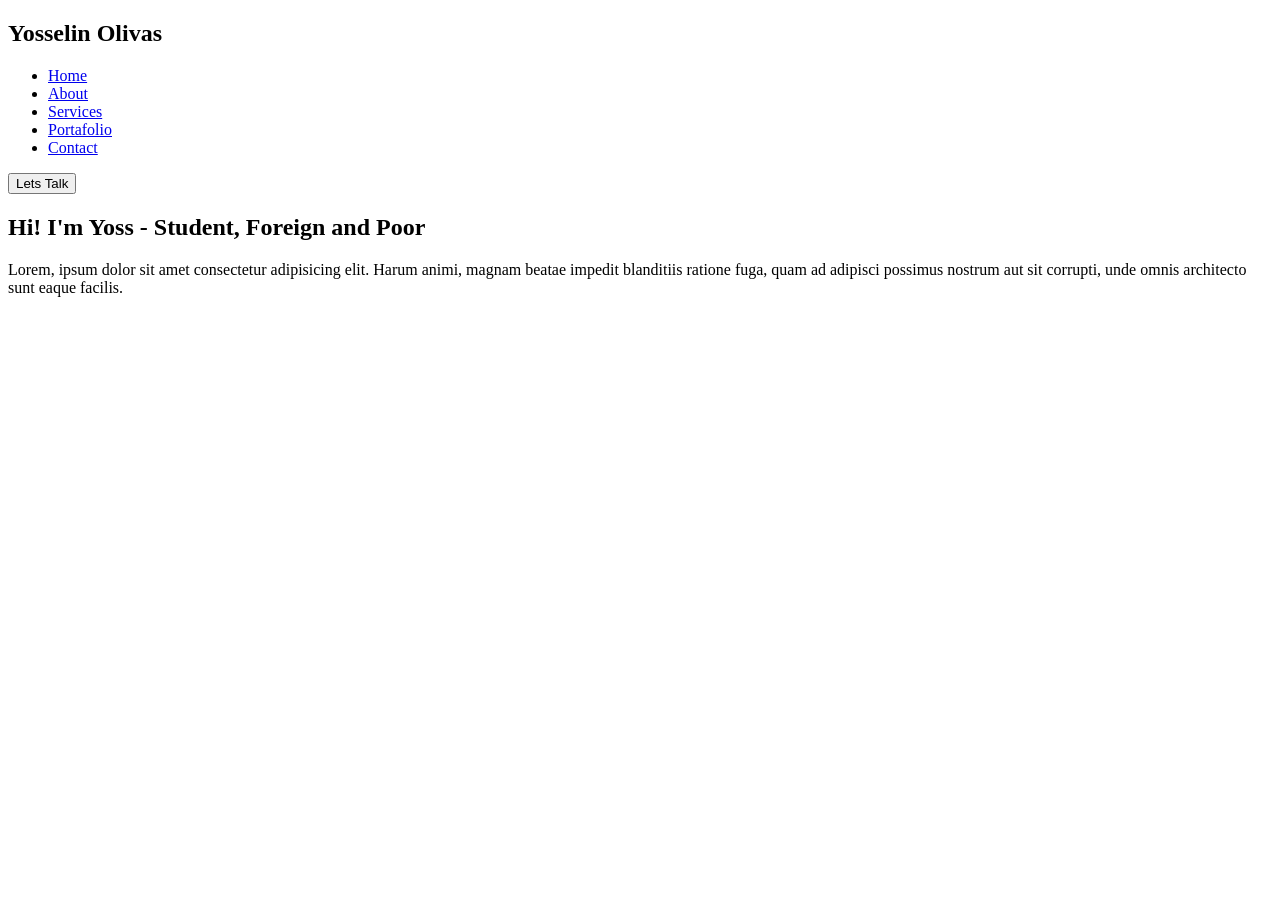
==== index.html @ 81e275fc "portafolio" ====
<!DOCTYPE html>
<html lang="en">
<head>
    <meta charset="UTF-8">
    <meta name="viewport" content="width=device-width, initial-scale=1.0">
    <title>Document</title>
    <link rel="stylesheet" href="/wtfYoss.github.io/css/styles.css">
    <link rel="preconnect" href="https://fonts.googleapis.com">
    <link rel="preconnect" href="https://fonts.gstatic.com" crossorigin>
        <link href="https://fonts.googleapis.com/css2?family=Bricolage+Grotesque:opsz,wght@12..96,200..800&display=swap" rel="stylesheet">
</head>
<body>
    <section id="home">
        <header>
            <div>
                <h1>Yosselin Olivas</h1>
            </div>
            <nav>
                <ul>
                    <li><a href="https://google.com">Home</a></li>
                    <li><a href="#">About</a></li>
                    <li><a href="#">Services</a></li>
                    <li><a href="#">Portafolio</a></li>   
                    <li><a href="#">Contact</a></li>
                </ul>
            </nav>
            <div>
                <button>Lets Talk</button>
            </div>
        </header>
        <div id="content">
            <div>
                <h2>Hi! I'm Yoss - Student, Foreign and Poor</h2>
                <p> Lorem, ipsum dolor sit amet consectetur adipisicing elit. Harum animi, magnam beatae impedit blanditiis ratione fuga, quam ad adipisci possimus nostrum aut sit corrupti, unde omnis architecto sunt eaque facilis.</p>
            </div>
            <div></div>
        </div>
    </section>
</body>
</html>
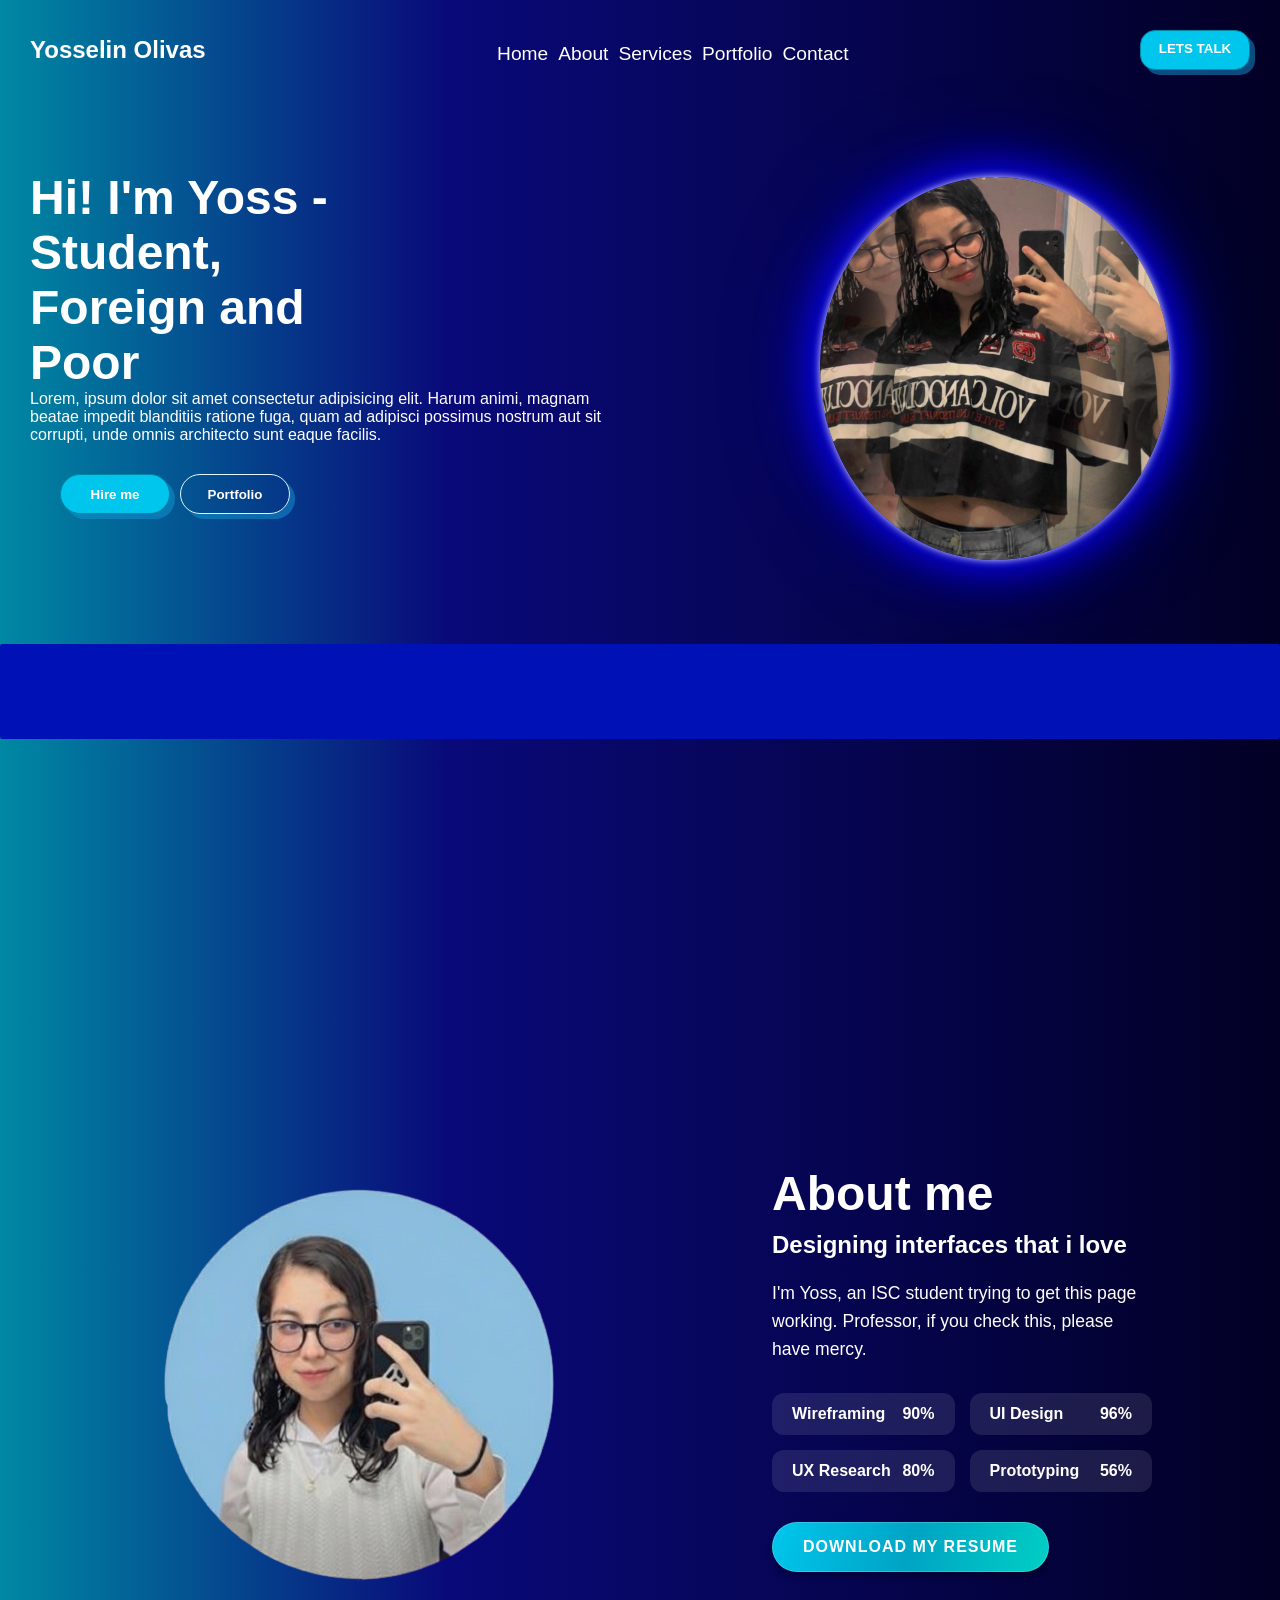
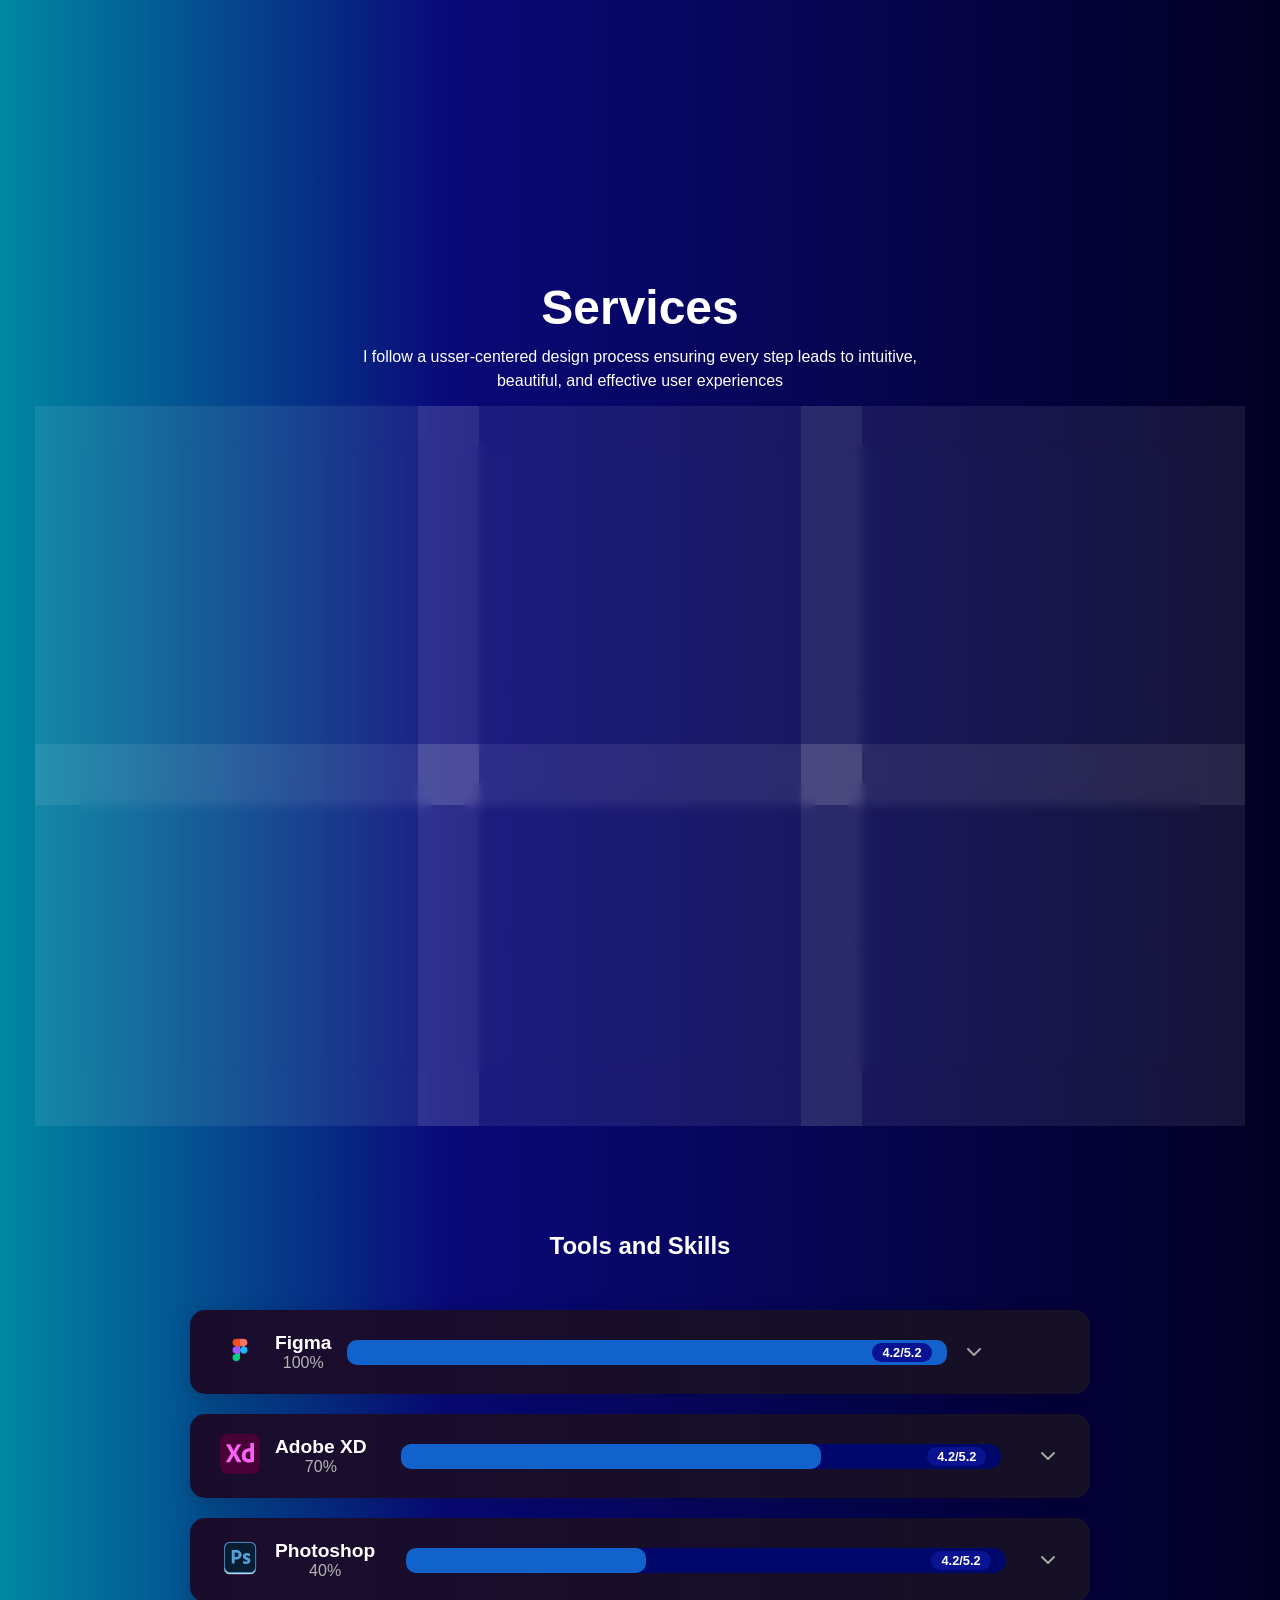
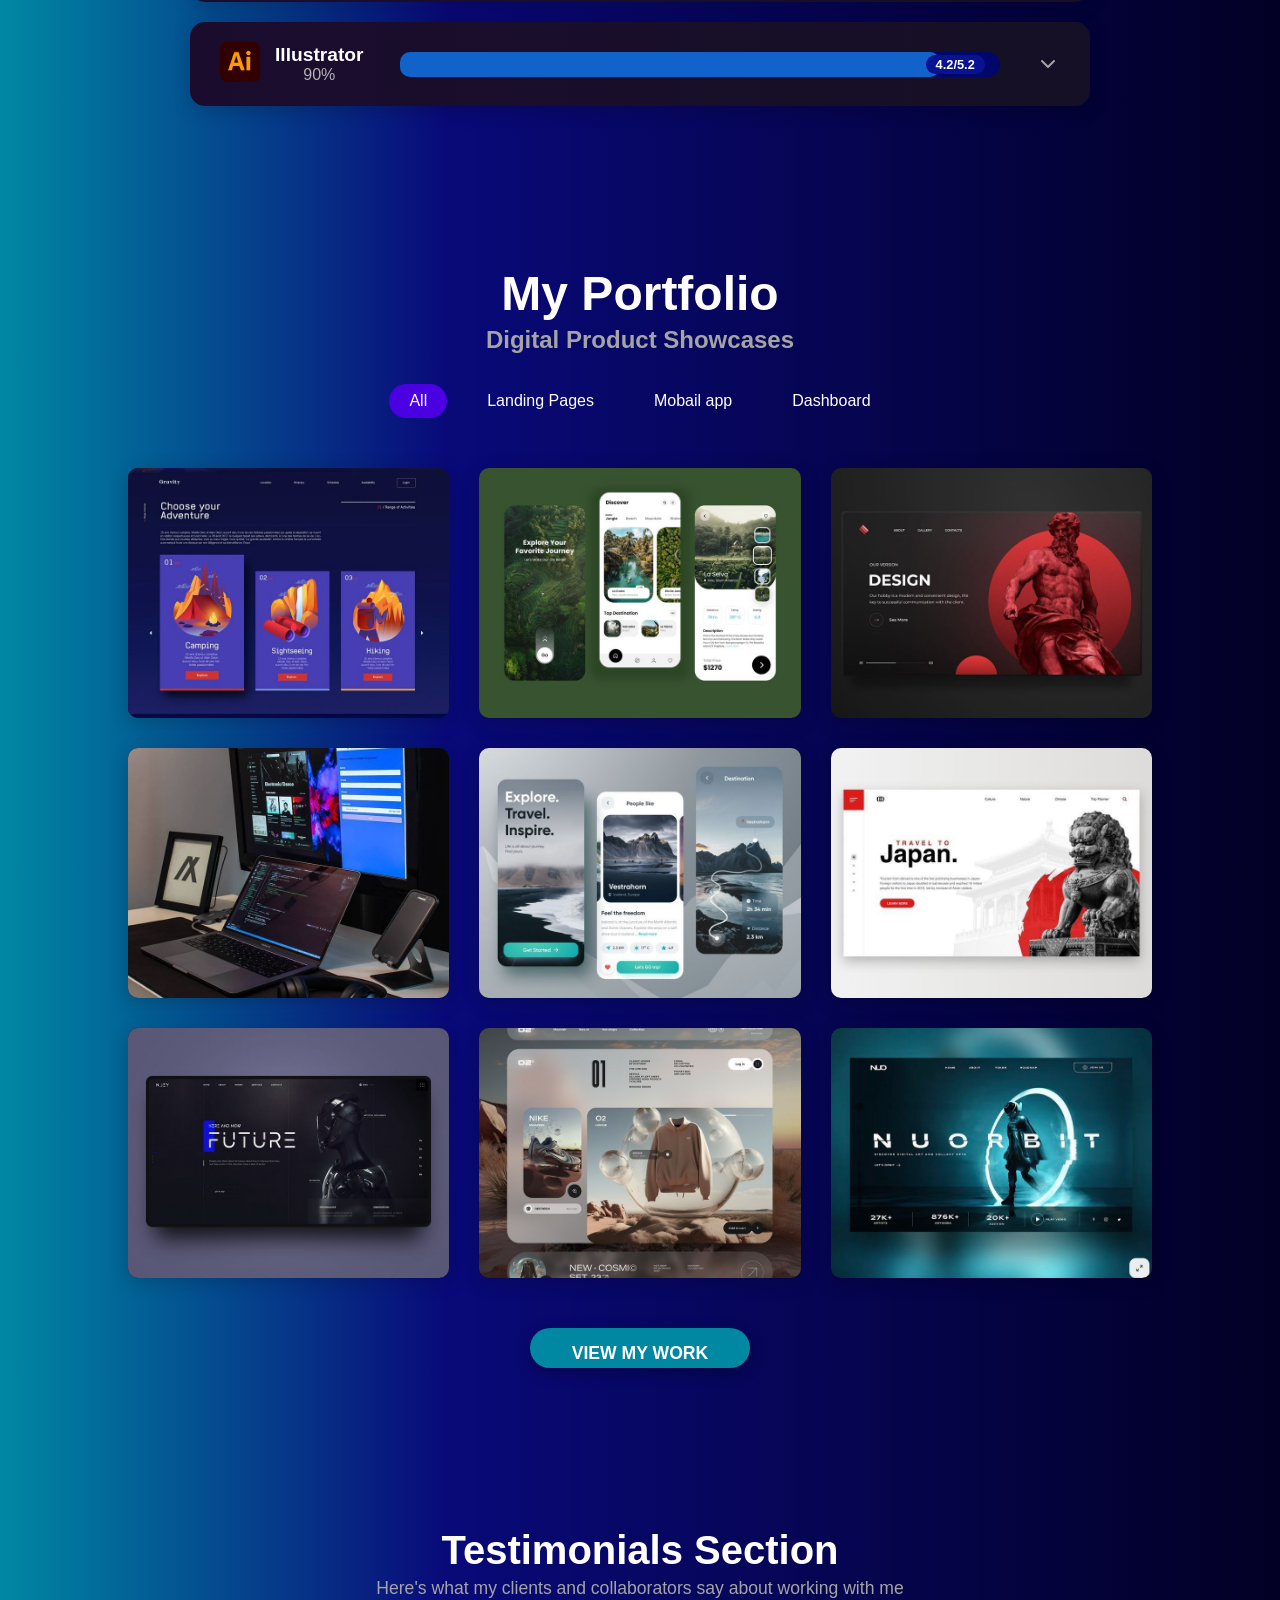
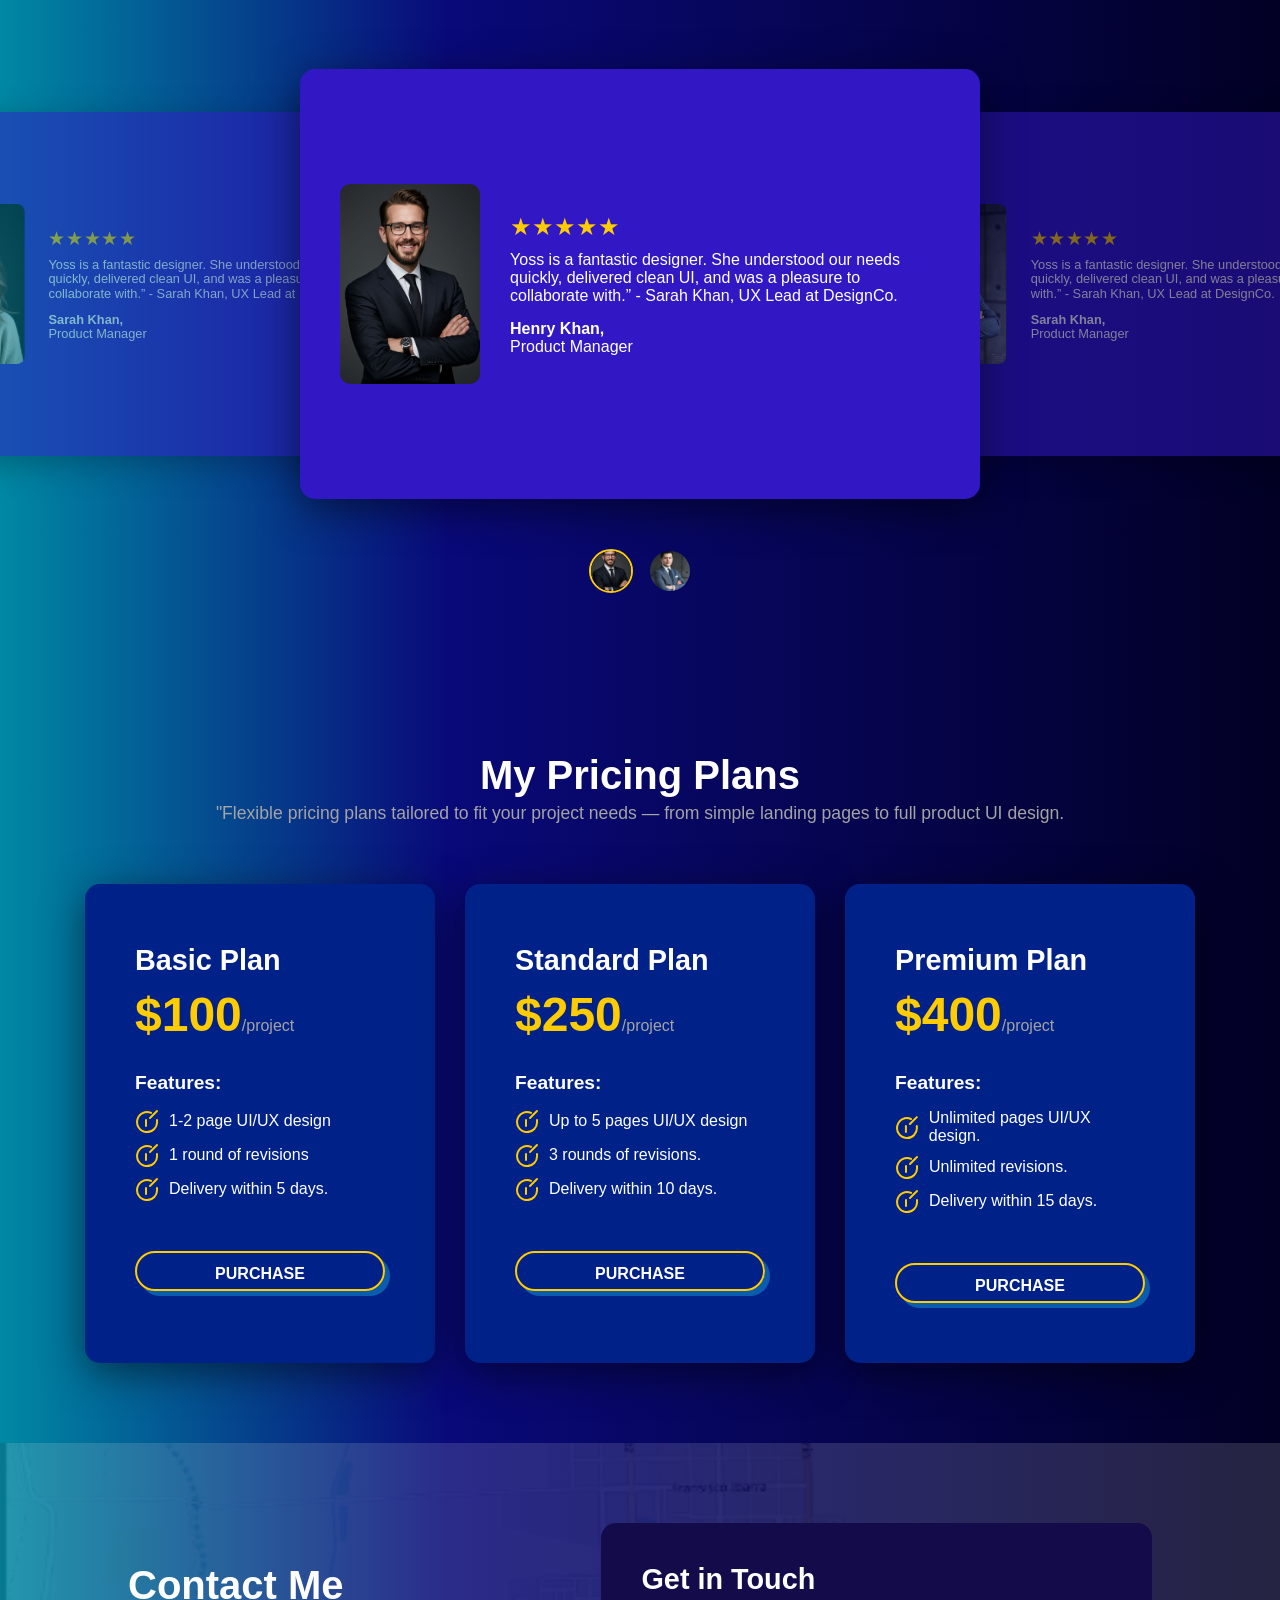
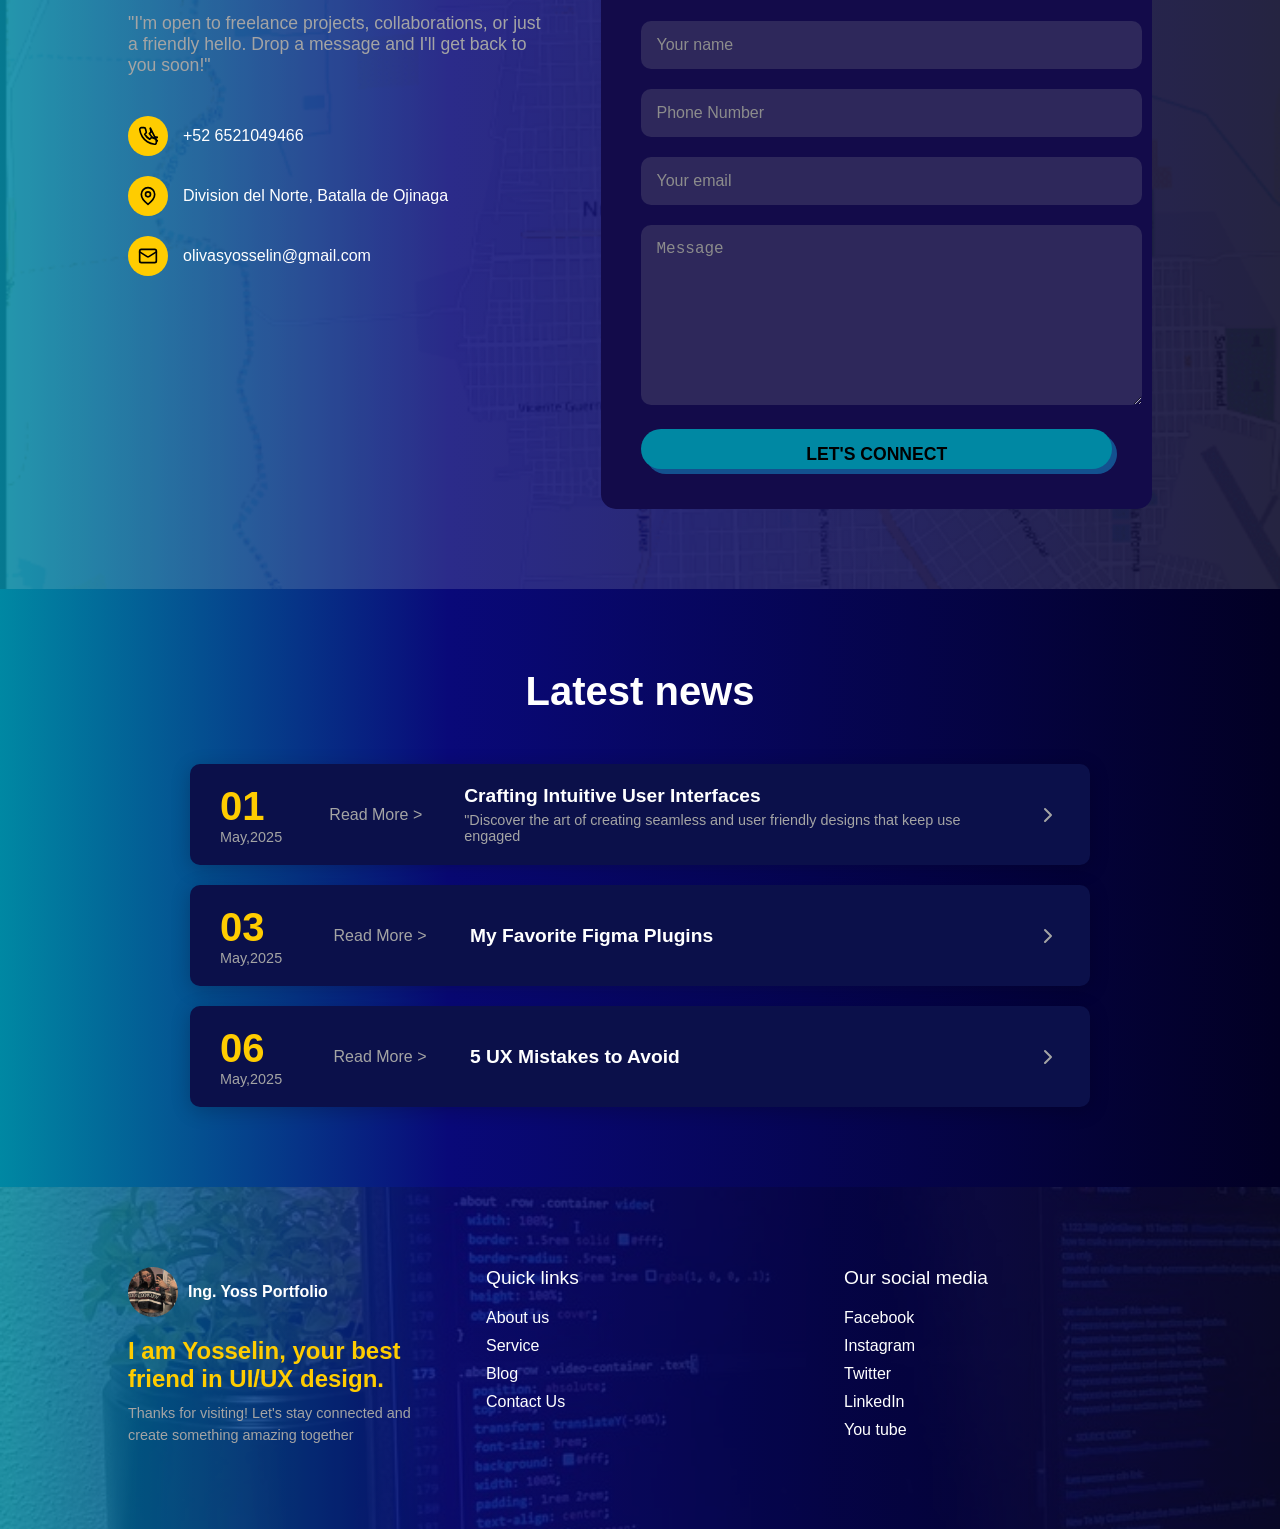
==== commit 0af2cf75: "pagina terminada" ====
--- a/index.html
+++ b/index.html
@@ -4,7 +4,7 @@
     <meta charset="UTF-8">
     <meta name="viewport" content="width=device-width, initial-scale=1.0">
     <title>Document</title>
-    <link rel="stylesheet" href="/wtfYoss.github.io/css/styles.css">
+    <link rel="stylesheet" href="/css/styles.css">
     <link rel="preconnect" href="https://fonts.googleapis.com">
     <link rel="preconnect" href="https://fonts.gstatic.com" crossorigin>
         <link href="https://fonts.googleapis.com/css2?family=Bricolage+Grotesque:opsz,wght@12..96,200..800&display=swap" rel="stylesheet">
@@ -20,7 +20,7 @@
                     <li><a href="https://google.com">Home</a></li>
                     <li><a href="#">About</a></li>
                     <li><a href="#">Services</a></li>
-                    <li><a href="#">Portafolio</a></li>   
+                    <li><a href="#">Portfolio</a></li>   
                     <li><a href="#">Contact</a></li>
                 </ul>
             </nav>
@@ -32,9 +32,500 @@
             <div>
                 <h2>Hi! I'm Yoss - Student, Foreign and Poor</h2>
                 <p> Lorem, ipsum dolor sit amet consectetur adipisicing elit. Harum animi, magnam beatae impedit blanditiis ratione fuga, quam ad adipisci possimus nostrum aut sit corrupti, unde omnis architecto sunt eaque facilis.</p>
-            </div>
-            <div></div>
-        </div>
-    </section>
+                <div id="content2">
+                    <button class="redondito">Hire me</button>
+                    <button class="redondito2">Portfolio</button>
+                </div>
+            </div>
+            <div id="img">
+                <img src="/img/VOEV5516.JPG">
+            </div>
+           
+        </div>
+        <div id="barras">
+                <div id="barra1"></div>
+         </div>
+    </section>
+    <section id="habilities">
+      <div id="content3">
+             <div id="img2">
+                <img src="/img/labuenaa.png">
+            </div>
+            <div id="body">
+                <div id="text">
+                    <h2>About me</h2>
+                    <h3>Designing interfaces that i love</h3>
+                    <p>
+                        I'm Yoss, an ISC student trying to get this page working. Professor, if you check this, please have mercy.
+                    </p> 
+                    <div class="cuadritos">
+                        <div class="cuadrito">Wireframing <span>90%</span></div>
+                        <div class="cuadrito">UI Design <span>96%</span></div>
+                        <div class="cuadrito">UX Research <span>80%</span></div>
+                        <div class="cuadrito">Prototyping <span>56%</span></div>
+                    </div>
+                    <button class="botoncito">Download my resume</button>
+            </div>
+      </div>
+    </section>
+    <section id="services">
+        <div class="services-header">
+            <h2>Services</h2>
+            <p>I follow a usser-centered design process ensuring every step leads to intuitive, <br> beautiful, and effective user experiences</p>
+        </div>
+        <div class="services-container">
+            <div class="service-card">
+                <img src="/img/uxresearch2.jpg" alt="UX Research">
+                <div class="card-content">
+                    <h3>UX Research</h3>
+                    <p>I begin by understanding the user, business goals, and market research and user inisights.</p>
+                </div>
+            </div>
+            <div class="service-card">
+                <img src="/img/prototype.jpg" alt="Prototype">
+                <div class="card-content">
+                    <h3>Prototype</h3>
+                    <p>I create interactive prototypes to test user flows and gather early, valuable feedback.</p>
+                </div>
+            </div>
+            <div class="service-card">
+                <img src="/img/dss.jpg" alt="Design System Setup">
+                <div class="card-content">
+                    <h3>Design System Setup</h3>
+                    <p> I build scalable design systems with consistent components, typography, and colors.</p>
+                </div>
+            </div>
+            <div class="service-card">
+                <img src="/img/ftdho.jpg" alt="Figma to Dev Handoff">
+                 <div class="card-content">
+                    <h3>Figma to Dev Handoff</h3>
+                    <p>I organize Figma files for smooth developer handoff - with clear layers, styles.</p>
+                </div>
+            </div>
+            <div class="service-card">
+                <img src="/img/wireframe.jpg" alt="Wireframe">
+                <div class="card-content">
+                    <h3>Wireframe</h3>
+                    <p>I sketch low-fidelity layouts to plan structure and flow before diving into visuals.</p>
+                </div> 
+            </div>
+            <div class="service-card">
+                <img src="/img/uidesign.jpg" alt="UI Design">
+                <div class="card-content">
+                    <h3>UI Design</h3>
+                    <p>I design clean, modern interfaces that align with brand and usability standards.</p>
+                </div>
+            </div>
+        </div>
+    </section>
+    <section id="tools-skills">
+        <div class="section-header">
+            <h2>Tools and Skills</h2>
+        </div>
+        <div class="skills-container">
+            <div class="skill-card">
+                <div class="skill-info">
+                    <div class="logo">
+                        <img src="/img/figma.png" alt="Figma Logo">
+                    </div>
+                    <div class="details">
+                        <h3>Figma</h3>
+                        <p>100%</p>
+                    </div>
+                    <div class="progress-bar-container">
+                        <div class="progress-bar" style="width: 100%;"></div>
+                        <div class="progress-text">4.2/5.2</div>
+                    </div>
+                    <div class="arrow-icon">
+                        <svg xmlns="http://www.w3.org/2000/svg" width="24" height="24" viewBox="0 0 24 24" fill="none" stroke="currentColor" stroke-width="2" stroke-linecap="round" stroke-linejoin="round" class="lucide lucide-chevron-down"><path d="m6 9 6 6 6-6"/></svg>
+                    </div>
+                </div>
+            </div>
+            <div class="skill-card">
+                <div class="skill-info">
+                    <div class="logo">
+                        <img src="/img/xd.png" alt="Adobe XD Logo">
+                    </div>
+                    <div class="details">
+                        <h3>Adobe XD</h3>
+                        <p>70%</p>
+                    </div>
+                </div>
+                <div class="progress-bar-container">
+                    <div class="progress-bar" style="width: 70%;"></div>
+                    <div class="progress-text">4.2/5.2</div>
+                </div>
+                <div class="arrow-icon">
+                    <svg xmlns="http://www.w3.org/2000/svg" width="24" height="24" viewBox="0 0 24 24" fill="none" stroke="currentColor" stroke-width="2" stroke-linecap="round" stroke-linejoin="round" class="lucide lucide-chevron-down"><path d="m6 9 6 6 6-6"/></svg>
+                </div>
+            </div>
+             <div class="skill-card">
+                <div class="skill-info">
+                    <div class="logo">
+                        <img src="/img/photoshop.png" alt="Photoshop Logo">
+                    </div>
+                    <div class="details">
+                        <h3>Photoshop</h3>
+                        <p>40%</p>
+                    </div>
+                </div>
+                <div class="progress-bar-container">
+                    <div class="progress-bar" style="width: 40%;"></div>
+                    <div class="progress-text">4.2/5.2</div>
+                </div>
+                <div class="arrow-icon">
+                    <svg xmlns="http://www.w3.org/2000/svg" width="24" height="24" viewBox="0 0 24 24" fill="none" stroke="currentColor" stroke-width="2" stroke-linecap="round" stroke-linejoin="round" class="lucide lucide-chevron-down"><path d="m6 9 6 6 6-6"/></svg>
+                </div>
+            </div>
+             <div class="skill-card">
+                <div class="skill-info">
+                    <div class="logo">
+                        <img src="/img/ai.png" alt="Illustrator Logo">
+                    </div>
+                    <div class="details">
+                        <h3>Illustrator</h3>
+                        <p>90%</p>
+                    </div>
+                </div>
+                <div class="progress-bar-container">
+                    <div class="progress-bar" style="width: 90%;"></div>
+                    <div class="progress-text">4.2/5.2</div>
+                </div>
+                <div class="arrow-icon">
+                    <svg xmlns="http://www.w3.org/2000/svg" width="24" height="24" viewBox="0 0 24 24" fill="none" stroke="currentColor" stroke-width="2" stroke-linecap="round" stroke-linejoin="round" class="lucide lucide-chevron-down"><path d="m6 9 6 6 6-6"/></svg>
+                </div>
+            </div>
+        </div>
+    </section>
+    <section id="portfolio">
+        <div class="portfolio-header">
+            <h2>My Portfolio</h2>
+            <h3>Digital Product Showcases</h3>
+            <div class="filter-menu">
+                <span class="active">All</span>
+                <span>Landing Pages</span>
+                <span>Mobail app</span>
+                <span>Dashboard</span>
+            </div>
+        </div>
+        <div class="portfolio-grid">
+            <div class="project-card">
+                <img src="/img/lp1.jpg" alt="Landing Page">
+                <div class="project-info">
+                    <h4>Landing Pages</h4>
+                    <div class="arrow-icon">
+                        <svg xmlns="http://www.w3.org/2000/svg" width="24" height="24" viewBox="0 0 24 24" fill="none" stroke="currentColor" stroke-width="2" stroke-linecap="round" stroke-linejoin="round" class="lucide lucide-arrow-up-right"><path d="M7 7h10v10"/><path d="M7 17L17 7"/></svg>
+                    </div>
+                </div>
+            </div>
+            <div class="project-card">
+                <img src="/img/ma.jpg" alt="Mobile app">
+                <div class="project-info">
+                    <h4>Mobile app</h4>
+                    <div class="arrow-icon">
+                        <svg xmlns="http://www.w3.org/2000/svg" width="24" height="24" viewBox="0 0 24 24" fill="none" stroke="currentColor" stroke-width="2" stroke-linecap="round" stroke-linejoin="round" class="lucide lucide-arrow-up-right"><path d="M7 7h10v10"/><path d="M7 17L17 7"/></svg>
+                    </div>
+                </div>
+            </div>
+            <div class="project-card">
+                <img src="/img/lp2.jpg" alt="Landing Page">
+                <div class="project-info">
+                    <h4>Landing Pages</h4>
+                    <div class="arrow-icon">
+                        <svg xmlns="http://www.w3.org/2000/svg" width="24" height="24" viewBox="0 0 24 24" fill="none" stroke="currentColor" stroke-width="2" stroke-linecap="round" stroke-linejoin="round" class="lucide lucide-arrow-up-right"><path d="M7 7h10v10"/><path d="M7 17L17 7"/></svg>
+                    </div>
+                </div>
+            </div>
+            <div class="project-card">
+                <img src="/img/cs.jpg" alt="Case Study">
+                <div class="project-info">
+                    <h4>Case Study</h4>
+                    <div class="arrow-icon">
+                        <svg xmlns="http://www.w3.org/2000/svg" width="24" height="24" viewBox="0 0 24 24" fill="none" stroke="currentColor" stroke-width="2" stroke-linecap="round" stroke-linejoin="round" class="lucide lucide-arrow-up-right"><path d="M7 7h10v10"/><path d="M7 17L17 7"/></svg>
+                    </div>
+                </div>
+            </div>
+            <div class="project-card">
+                <img src="/img/ma2.jpg" alt="Mobile App">
+                <div class="project-info">
+                    <h4>Mobile App</h4>
+                    <div class="arrow-icon">
+                        <svg xmlns="http://www.w3.org/2000/svg" width="24" height="24" viewBox="0 0 24 24" fill="none" stroke="currentColor" stroke-width="2" stroke-linecap="round" stroke-linejoin="round" class="lucide lucide-arrow-up-right"><path d="M7 7h10v10"/><path d="M7 17L17 7"/></svg>
+                    </div>
+                </div>
+            </div>
+            <div class="project-card">
+                <img src="/img/lp3.jpg" alt="Landing Page">
+                <div class="project-info">
+                    <h4>Landing Pages</h4>
+                    <div class="arrow-icon">
+                        <svg xmlns="http://www.w3.org/2000/svg" width="24" height="24" viewBox="0 0 24 24" fill="none" stroke="currentColor" stroke-width="2" stroke-linecap="round" stroke-linejoin="round" class="lucide lucide-arrow-up-right"><path d="M7 7h10v10"/><path d="M7 17L17 7"/></svg>
+                    </div>
+                </div>
+            </div>
+            <div class="project-card">
+                <img src="/img/lp4.jpg" alt="Landing Page">
+                <div class="project-info">
+                    <h4>Landing Pages</h4>
+                    <div class="arrow-icon">
+                        <svg xmlns="http://www.w3.org/2000/svg" width="24" height="24" viewBox="0 0 24 24" fill="none" stroke="currentColor" stroke-width="2" stroke-linecap="round" stroke-linejoin="round" class="lucide lucide-arrow-up-right"><path d="M7 7h10v10"/><path d="M7 17L17 7"/></svg>
+                    </div>
+                </div>
+            </div>
+            <div class="project-card">
+                <img src="/img/wd.jpg" alt="Website Design">
+                <div class="project-info">
+                    <h4>Website Design</h4>
+                    <div class="arrow-icon">
+                        <svg xmlns="http://www.w3.org/2000/svg" width="24" height="24" viewBox="0 0 24 24" fill="none" stroke="currentColor" stroke-width="2" stroke-linecap="round" stroke-linejoin="round" class="lucide lucide-arrow-up-right"><path d="M7 7h10v10"/><path d="M7 17L17 7"/></svg>
+                    </div>
+                </div>
+            </div>
+            <div class="project-card">
+                <img src="/img/lp5.jpg" alt="Landing Page">
+                <div class="project-info">
+                    <h4>Landing Pages</h4>
+                    <div class="arrow-icon">
+                        <svg xmlns="http://www.w3.org/2000/svg" width="24" height="24" viewBox="0 0 24 24" fill="none" stroke="currentColor" stroke-width="2" stroke-linecap="round" stroke-linejoin="round" class="lucide lucide-arrow-up-right"><path d="M7 7h10v10"/><path d="M7 17L17 7"/></svg>
+                    </div>
+                </div>
+            </div>
+        </div>
+    <button class="btn">View My Work</button>
+    </section>
+    <section id="testimonials">
+        <div class="testimonials-header">
+            <h2>Testimonials Section</h2>
+            <p>Here's what my clients and collaborators say about working with me</p>
+        </div>
+        <div class="testimonial-carousel">
+            <div class="testimonial-card">
+                <div class="testimonial-content">
+                    <img src="/img/c2.jpg" alt="Client's Profile Picture">
+                    <div class="testimonial-text">
+                        <div class="stars">★★★★★</div>
+                        <p>Yoss is a fantastic designer. She understood our needs quickly, delivered clean UI, and was a pleasure to collaborate with.” - Sarah Khan, UX Lead at DesignCo.</p>
+                        <h4>Sarah Khan,</h4>
+                        <p>Product Manager</p>
+                    </div>
+                </div>
+            </div>
+            <div class="testimonial-card">
+                <div class="testimonial-content">
+                    <img src="/img/c1.jpg" alt="Client's Profile Picture">
+                    <div class="testimonial-text">
+                        <div class="stars">★★★★★</div>
+                        <p>Yoss is a fantastic designer. She understood our needs quickly, delivered clean UI, and was a pleasure to collaborate with.” - Sarah Khan, UX Lead at DesignCo.</p>
+                        <h4>Henry Khan,</h4>
+                        <p>Product Manager</p>
+                    </div>
+                </div>
+            </div>
+            <div class="testimonial-card">
+                <div class="testimonial-content">
+                    <img src="/img/c3.jpg" alt="Client's Profile Picture">
+                    <div class="testimonial-text">
+                        <div class="stars">★★★★★</div>
+                        <p>Yoss is a fantastic designer. She understood our needs quickly, delivered clean UI, and was a pleasure to collaborate with.” - Sarah Khan, UX Lead at DesignCo.</p>
+                        <h4>Sarah Khan,</h4>
+                        <p>Product Manager</p>
+                    </div>
+                </div>
+            </div>
+        </div>
+        <div class="profile-nav">
+            <div class="nav-profile active">
+                <img src="/img/c1.jpg" alt="Profile 1">
+            </div>
+            <div class="nav-profile">
+                <img src="/img/c3.jpg" alt="Profile 2">
+            </div>
+        </div>
+    </section>
+    <section id="pricing">
+        <div class="pricing-header">
+            <h2>My Pricing Plans</h2>
+            <p>"Flexible pricing plans tailored to fit your project needs — from simple landing pages to full product UI design.</p>
+        </div>
+    <div class="pricing-container">
+        <div class="pricing-card">
+            <div class="card-content">
+                <h3>Basic Plan</h3>
+                <div class="price">
+                    $100<span>/project</span>
+                </div>
+                <div class="features">
+                    <h4>Features:</h4>
+                    <ul>
+                        <li><svg xmlns="http://www.w3.org/2000/svg" width="24" height="24" viewBox="0 0 24 24" fill="none" stroke="currentColor" stroke-width="2" stroke-linecap="round" stroke-linejoin="round" class="lucide lucide-check-circle"><path d="M22 11.08V12a10 10 0 1 1-5.93-8.07"/><path d="M11 11v6"/><path d="m22 2-7 7"/></svg>1-2 page UI/UX design</li>
+                        <li><svg xmlns="http://www.w3.org/2000/svg" width="24" height="24" viewBox="0 0 24 24" fill="none" stroke="currentColor" stroke-width="2" stroke-linecap="round" stroke-linejoin="round" class="lucide lucide-check-circle"><path d="M22 11.08V12a10 10 0 1 1-5.93-8.07"/><path d="M11 11v6"/><path d="m22 2-7 7"/></svg>1 round of revisions</li>
+                        <li><svg xmlns="http://www.w3.org/2000/svg" width="24" height="24" viewBox="0 0 24 24" fill="none" stroke="currentColor" stroke-width="2" stroke-linecap="round" stroke-linejoin="round" class="lucide lucide-check-circle"><path d="M22 11.08V12a10 10 0 1 1-5.93-8.07"/><path d="M11 11v6"/><path d="m22 2-7 7"/></svg>Delivery within 5 days.</li>
+                    </ul>
+                </div>
+                <button class="purchase-btn">Purchase</button>
+            </div>
+        </div>
+
+        <div class="pricing-card standard-plan">
+            <div class="card-content">
+                <h3>Standard Plan</h3>
+                <div class="price">
+                    $250<span>/project</span>
+                </div>
+                <div class="features">
+                    <h4>Features:</h4>
+                    <ul>
+                        <li><svg xmlns="http://www.w3.org/2000/svg" width="24" height="24" viewBox="0 0 24 24" fill="none" stroke="currentColor" stroke-width="2" stroke-linecap="round" stroke-linejoin="round" class="lucide lucide-check-circle"><path d="M22 11.08V12a10 10 0 1 1-5.93-8.07"/><path d="M11 11v6"/><path d="m22 2-7 7"/></svg>Up to 5 pages UI/UX design</li>
+                        <li><svg xmlns="http://www.w3.org/2000/svg" width="24" height="24" viewBox="0 0 24 24" fill="none" stroke="currentColor" stroke-width="2" stroke-linecap="round" stroke-linejoin="round" class="lucide lucide-check-circle"><path d="M22 11.08V12a10 10 0 1 1-5.93-8.07"/><path d="M11 11v6"/><path d="m22 2-7 7"/></svg>3 rounds of revisions.</li>
+                        <li><svg xmlns="http://www.w3.org/2000/svg" width="24" height="24" viewBox="0 0 24 24" fill="none" stroke="currentColor" stroke-width="2" stroke-linecap="round" stroke-linejoin="round" class="lucide lucide-check-circle"><path d="M22 11.08V12a10 10 0 1 1-5.93-8.07"/><path d="M11 11v6"/><path d="m22 2-7 7"/></svg>Delivery within 10 days.</li>
+                    </ul>
+                </div>
+                <button class="purchase-btn active">Purchase</button>
+            </div>
+        </div>
+        
+        <div class="pricing-card">
+            <div class="card-content">
+                <h3>Premium Plan</h3>
+                <div class="price">
+                    $400<span>/project</span>
+                </div>
+                <div class="features">
+                    <h4>Features:</h4>
+                    <ul>
+                        <li><svg xmlns="http://www.w3.org/2000/svg" width="24" height="24" viewBox="0 0 24 24" fill="none" stroke="currentColor" stroke-width="2" stroke-linecap="round" stroke-linejoin="round" class="lucide lucide-check-circle"><path d="M22 11.08V12a10 10 0 1 1-5.93-8.07"/><path d="M11 11v6"/><path d="m22 2-7 7"/></svg>Unlimited pages UI/UX design.</li>
+                        <li><svg xmlns="http://www.w3.org/2000/svg" width="24" height="24" viewBox="0 0 24 24" fill="none" stroke="currentColor" stroke-width="2" stroke-linecap="round" stroke-linejoin="round" class="lucide lucide-check-circle"><path d="M22 11.08V12a10 10 0 1 1-5.93-8.07"/><path d="M11 11v6"/><path d="m22 2-7 7"/></svg>Unlimited revisions.</li>
+                        <li><svg xmlns="http://www.w3.org/2000/svg" width="24" height="24" viewBox="0 0 24 24" fill="none" stroke="currentColor" stroke-width="2" stroke-linecap="round" stroke-linejoin="round" class="lucide lucide-check-circle"><path d="M22 11.08V12a10 10 0 1 1-5.93-8.07"/><path d="M11 11v6"/><path d="m22 2-7 7"/></svg>Delivery within 15 days.</li>
+                    </ul>
+                </div>
+                <button class="purchase-btn">Purchase</button>
+            </div>
+        </div>
+    </div>
+    </section>
+    <section id="contact">
+    <div class="contact-container">
+        <div class="contact-info">
+            <h2>Contact Me</h2>
+            <p>"I'm open to freelance projects, collaborations, or just a friendly hello. Drop a message and I'll get back to you soon!"</p>
+            
+            <div class="info-item">
+                <div class="icon-circle">
+                    <svg xmlns="http://www.w3.org/2000/svg" width="24" height="24" viewBox="0 0 24 24" fill="none" stroke="currentColor" stroke-width="2" stroke-linecap="round" stroke-linejoin="round" class="lucide lucide-phone-call"><path d="M22 16.92v3a2 2 0 0 1-2.18 2 19.79 19.79 0 0 1-8.63-3.07 19.5 19.5 0 0 1-6-6 19.79 19.79 0 0 1-3.07-8.63A2 2 0 0 1 4.11 2h3a2 2 0 0 1 2 1.72 12.84 12.84 0 0 0 .7 2.81 2 2 0 0 1-.45 2.11L8.09 9.91a16 16 0 0 0 6 6l1.27-1.27a2 2 0 0 1 2.11-.45 12.84 12.84 0 0 0 2.81.7A2 2 0 0 1 22 16.92z"/><path d="M14.85 2.5a.5.5 0 0 0-.2.43 12.84 12.84 0 0 1 .7 2.81 2 2 0 0 1-.45 2.11l-1.27 1.27a16 16 0 0 0 6 6l1.27-1.27a2 2 0 0 1 2.11-.45 12.84 12.84 0 0 0 2.81.7A2 2 0 0 1 22 16.92z"/></svg>
+                </div>
+                <span>+52 6521049466</span>
+            </div>
+            <div class="info-item">
+                <div class="icon-circle">
+                    <svg xmlns="http://www.w3.org/2000/svg" width="24" height="24" viewBox="0 0 24 24" fill="none" stroke="currentColor" stroke-width="2" stroke-linecap="round" stroke-linejoin="round" class="lucide lucide-map-pin"><path d="M20 10c0 6-8 12-8 12s-8-6-8-12a8 8 0 0 1 16 0z"/><circle cx="12" cy="10" r="3"/></svg>
+                </div>
+                <span>Division del Norte, Batalla de Ojinaga</span>
+            </div>
+            <div class="info-item">
+                <div class="icon-circle">
+                    <svg xmlns="http://www.w3.org/2000/svg" width="24" height="24" viewBox="0 0 24 24" fill="none" stroke="currentColor" stroke-width="2" stroke-linecap="round" stroke-linejoin="round" class="lucide lucide-mail"><rect width="20" height="16" x="2" y="4" rx="2"/><path d="m22 7-8.97 5.7a1.94 1.94 0 0 1-2.06 0L2 7"/></svg>
+                </div>
+                <span>olivasyosselin@gmail.com</span>
+            </div>
+        </div>
+        
+        <div class="contact-form">
+            <h3>Get in Touch</h3>
+            <form>
+                <input type="text" placeholder="Your name">
+                <input type="tel" placeholder="Phone Number">
+                <input type="email" placeholder="Your email">
+                <textarea placeholder="Message"></textarea>
+                <button type="submit">Let's Connect</button>
+            </form>
+        </div>
+    </div>
+    </section>
+    <section id="latest-news">
+    <div class="news-header">
+        <h2>Latest news</h2>
+    </div>
+    <div class="news-list">
+        <div class="news-card">
+            <div class="news-date">
+                <span class="day">01</span>
+                <span class="month-year">May,2025</span>
+            </div>
+            <div class="read-more">
+                <a href="#">Read More ></a>
+            </div>
+            <div class="news-content">
+                <h3>Crafting Intuitive User Interfaces</h3>
+                <p>"Discover the art of creating seamless and user friendly designs that keep use engaged</p>
+            </div>
+            <div class="arrow-icon">
+                <svg xmlns="http://www.w3.org/2000/svg" width="24" height="24" viewBox="0 0 24 24" fill="none" stroke="currentColor" stroke-width="2" stroke-linecap="round" stroke-linejoin="round" class="lucide lucide-chevron-right"><path d="m9 18 6-6-6-6"/></svg>
+            </div>
+        </div>
+        
+        <div class="news-card">
+            <div class="news-date">
+                <span class="day">03</span>
+                <span class="month-year">May,2025</span>
+            </div>
+            <div class="read-more">
+                <a href="#">Read More ></a>
+            </div>
+            <div class="news-content">
+                <h3>My Favorite Figma Plugins</h3>
+            </div>
+            <div class="arrow-icon">
+                <svg xmlns="http://www.w3.org/2000/svg" width="24" height="24" viewBox="0 0 24 24" fill="none" stroke="currentColor" stroke-width="2" stroke-linecap="round" stroke-linejoin="round" class="lucide lucide-chevron-right"><path d="m9 18 6-6-6-6"/></svg>
+            </div>
+        </div>
+
+        <div class="news-card">
+            <div class="news-date">
+                <span class="day">06</span>
+                <span class="month-year">May,2025</span>
+            </div>
+            <div class="read-more">
+                <a href="#">Read More ></a>
+            </div>
+            <div class="news-content">
+                <h3>5 UX Mistakes to Avoid</h3>
+            </div>
+            <div class="arrow-icon">
+                <svg xmlns="http://www.w3.org/2000/svg" width="24" height="24" viewBox="0 0 24 24" fill="none" stroke="currentColor" stroke-width="2" stroke-linecap="round" stroke-linejoin="round" class="lucide lucide-chevron-right"><path d="m9 18 6-6-6-6"/></svg>
+            </div>
+        </div>
+    </div>
+</section>
 </body>
+<footer id="footer">
+    <div class="footer-container">
+        <div class="footer-column">
+            <div class="profile-info">
+                <img src="/img/VOEV5516.JPG" alt="Profile Picture">
+                <span>Ing. Yoss Portfolio</span>
+            </div>
+            <h2>I am Yosselin, your best friend in UI/UX design.</h2>
+            <p>Thanks for visiting! Let's stay connected and create something amazing together</p>
+        </div>
+        <div class="footer-column">
+            <h4>Quick links</h4>
+            <ul>
+                <li><a href="#">About us</a></li>
+                <li><a href="#">Service</a></li>
+                <li><a href="#">Blog</a></li>
+                <li><a href="#">Contact Us</a></li>
+            </ul>
+        </div>
+        <div class="footer-column">
+            <h4>Our social media</h4>
+            <ul>
+                <li><a href="#">Facebook</a></li>
+                <li><a href="#">Instagram</a></li>
+                <li><a href="#">Twitter</a></li>
+                <li><a href="#">LinkedIn</a></li>
+                <li><a href="#">You tube</a></li>
+            </ul>
+        </div>
+    </div>
+</footer>
 </html>
--- a/css/styles.css
+++ b/css/styles.css
@@ -0,0 +1,878 @@
+*{
+    margin:0;
+    padding: 0px;
+}
+body{
+    font-family: "Bricolage Grotesque", sans-serif;
+}
+button{
+    font-weight: bold;
+    border-radius: 15px;
+    height: 40px;
+    padding-top:10px ;
+    width: 110px;
+    padding-bottom: 20px;
+    border: 1px solid #0088A3;
+    color: white;
+    background-color: #00c6ed;
+    text-transform: uppercase;
+    box-shadow:5px 5px rgba(20, 151, 212, 0.507);
+}
+.redondito{
+    font-weight: bold;
+    border-radius: 50px; 
+    height: 40px;
+    padding: 10px 25px;
+    border: 1px solid #0088A3;
+    color: white;
+    background-color: #00c6ed;
+    text-transform:inherit;
+    box-shadow: 5px 5px rgba(20, 151, 212, 0.507);
+}
+.redondito2{
+    font-weight: bold;
+    border-radius: 50px; 
+    height: 40px;
+    padding: 10px 25px;
+    border: 1px solid #ddf9ff;
+    color: white;
+    background-color:transparent;
+    text-transform:inherit;
+    box-shadow: 5px 5px rgba(20, 151, 212, 0.507);
+}
+.botoncito {
+    background: linear-gradient(110deg,rgba(0, 198, 237, 1) 0%, rgba(0, 164, 196, 1) 50%, rgba(0, 207, 196, 1) 100%);
+    box-shadow: 0 4px 6px rgba(0, 0, 0, 0.3);
+    border-radius: 50px;
+    border: 1px solid rgba(255, 255, 255, 0.2);
+    color: #fff;
+    font-weight: bold;
+    font-size: 1rem;
+    padding: 15px 30px;
+    cursor: pointer;
+    text-transform: uppercase;
+    letter-spacing: 1px;
+    white-space: nowrap;        
+    display: flex;              
+    justify-content: center;
+    align-items: center;
+    line-height: normal;      
+    height: auto;
+    width: auto;              
+}
+section#home{
+    height: 100vh;/*view*/
+    background: #0088a3;
+    background: linear-gradient(90deg, rgba(0, 136, 163, 1) 0%, rgba(9, 9, 121, 1) 35%, rgba(2, 0, 36, 1) 100%);
+    
+}
+section#home header{
+    display: flex;
+    justify-content: space-between;
+    align-items: center;
+    padding: 30px 30px;
+}
+section#home header div h1{
+    color:white;
+}
+section#home header nav ul{
+    display:flex;
+    gap: 10px;
+    margin-top: 08px;
+}
+section#home header nav ul li{
+    list-style: none;
+}
+section#home header nav ul li a{
+    color:white;
+    text-decoration: none;
+    font-size: 1.2rem;
+}
+section#home #content{
+    display:flex;
+    color:white;
+}
+section#home #content div{  
+    flex: 1;
+    margin: 30px;
+    justify-content:left; 
+}
+#content2 {
+    display: flex;
+    gap: 10px; 
+    margin-top: 20px; 
+    border-radius: 15px;
+}
+section#home #content h2{
+    width: 60%;
+    font-size: 3rem;
+    color: white;
+    margin-top: 40px;
+    
+}
+section#home #content div#img img{
+    width: 100%;
+    max-width: 350px;
+    height:auto;
+    margin-top: 47px;
+    margin-left: 150px;
+    border-radius: 100%;
+    
+    box-shadow:0px 0px 8px rgba(255, 255, 255, 0.9), 
+               0px 0px 40px rgba(8, 0, 255, 0.9),  
+               0px 0px 60px rgba(8, 0, 255, 0.7),  
+               0px 0px 90px rgba(8, 0, 255, 0.5);
+}
+section#home #content2 div button{
+    flex:1;
+    margin-left:30px;
+}
+section#home #barras{
+    width: 100%;
+    display: flex;
+    justify-content: center; 
+    padding: 20px 0; 
+    margin-top: 30px;
+}
+section#home #barras #barra1 {
+    width: 100%; 
+    height: 95px; 
+    background-color: rgb(0, 18, 182);
+    border-radius: 2px; 
+}
+section#habilities{
+    height: 100vh;
+    display: flex;
+    align-items: center;
+    background: #0088a3;
+    background: linear-gradient(90deg, rgba(0, 136, 163, 1) 0%, rgba(9, 9, 121, 1) 35%, rgba(2, 0, 36, 1) 100%);
+
+}
+#content3{
+    display: flex;
+    justify-content: left;
+    gap: 80px; 
+    padding: 0 10%;
+}
+section#habilities div#img2 img{
+    height:auto;
+    margin-top: 50px;
+    margin-right: 80px;
+    border-radius: 100%;
+    justify-self: right;
+}
+section#habilities #body h2{
+    font-size: 3rem;
+    margin-bottom: 10px;
+    color: white;
+}
+section#habilities #body h3{
+    font-size: 1.5rem;
+    font-weight: 600;
+    margin-bottom: 20px;
+    color: white;
+}
+section#habilities #body p{
+    font-size: 1.1rem;
+    line-height: 1.6;
+    margin-bottom: 30px;
+    max-width: 500px;
+    color:white;
+}
+section#habilities #body #text{
+    margin-top: 100px;
+}
+.cuadritos{
+    display: grid;
+    grid-template-columns: 1fr 1fr;
+    gap: 15px;
+    margin-bottom: 30px;
+    color: white;
+}
+.cuadrito{
+    background: rgba(255, 255, 255, 0.1);
+    padding: 12px 20px;
+    border-radius: 12px;
+    font-weight: 600;
+    display: flex;
+    justify-content: space-between;
+}
+section#habilities #body div button{
+    flex:1;
+    justify-self: center;
+}
+section#services{
+    padding: 80px;
+    background: #0088a3;
+    background: linear-gradient(90deg, rgba(0, 136, 163, 1) 0%, rgba(9, 9, 121, 1) 35%, rgba(2, 0, 36, 1) 100%);
+    color:white;
+    text-align: center;
+}
+.services-header h2{
+    font-size: 3rem;
+    margin-bottom: 10px;
+}
+.services-header p{
+    font-size: 1.2 rem;
+    margin-bottom: 50px;
+    color:white;
+    line-height: 1.5;
+}
+.services-container{
+    display: grid;
+    grid-template-columns: repeat(3,1fr);
+    gap:30px;
+}
+.service-card{
+    background: rgba(255, 255, 255, 0.08);
+    backdrop-filter: blur(5px);
+    border-radius: 15px;
+    overflow: hidden;
+    box-shadow: 0 8px 30px rgba(0, 0, 0, 0.3);
+}
+.service-card:hover{
+    transform: translate(-10px);
+    box-shadow: 0 12px 40px rgba(0, 0, 0, 0.4);
+}
+.service-card img{
+    width: 100%;
+    height: auto;
+    display: block;
+}
+.card-content {
+    padding: 20px;
+    text-align: left;
+}
+.card-content h3{
+    font-size: 1.5rem;
+    margin-bottom: 10px;
+}
+.card-content p{
+    font-size: 1 rem;
+    color: white;
+}
+section#tools-skills{
+    padding: 80px;
+    background: #0088a3;
+    background: linear-gradient(90deg, rgba(0, 136, 163, 1) 0%, rgba(9, 9, 121, 1) 35%, rgba(2, 0, 36, 1) 100%);
+    color:white;
+    text-align: center;
+}
+.section-header h2{
+    font-size: 3 rem;
+    margin-bottom: 50px;
+}
+.skills-container{
+    display: flex;
+    flex-direction:column;
+    gap: 20px;
+    width: 900px;
+    margin: 0 auto;
+    justify-content: left;
+}
+.skill-card{
+   display: flex;
+    justify-content: space-between;
+    align-items: center;
+    background: linear-gradient(90deg, #1b0c2e 0%, #151025 100%); 
+    padding: 20px 30px;
+    border-radius: 15px; 
+    box-shadow: 0 4px 20px rgba(0, 0, 0, 0.2);
+}
+.skill-info{
+    display: flex;
+    align-items: center;
+    gap: 15px;
+}
+.skill-info .logo img{
+    width: 40px;
+    height: 40px;
+    justify-content: left;
+}
+.skill-info .details{
+    display: flex;
+    flex-direction: column;
+}
+.skill-info .details h3{
+    font-size: 1.2rem;
+    margin: 0;
+}
+.skill-info .details p{
+    font-size: 1rem;
+    margin: 0;
+    color: #b4b4b4;
+}
+.progress-bar-container {
+      position: relative;
+    width: 600px;
+    height: 25px; 
+    background: #00076a; 
+    border-radius: 50px; 
+    display: flex;
+    align-items: center;
+}
+.progress-bar {
+    height: 100%;
+    background-color: #1162cb; 
+    border-radius: 10px;
+}
+.progress-text {
+     position: absolute;
+    right: 15px;
+    z-index: 1; 
+    background-color: #091290;
+    padding: 2px 10px;
+    border-radius: 20px;
+    font-size: 0.8rem;
+    font-weight: bold;
+}
+.arrow-icon {
+    display: flex;
+    align-items: center;
+    cursor: pointer;
+}
+
+.arrow-icon svg {
+    color: #b4b4b4;
+    transition: transform 0.3s ease;
+}
+
+.skill-card:hover .arrow-icon svg {
+    transform: rotate(180deg);
+}
+section#portfolio {
+    padding: 80px 10%;
+    background: #0088a3;
+    background: linear-gradient(90deg, rgba(0, 136, 163, 1) 0%, rgba(9, 9, 121, 1) 35%, rgba(2, 0, 36, 1) 100%);
+    color: white;
+    text-align: center;
+}
+.portfolio-header h2 {
+    font-size: 3rem;
+    margin-bottom: 5px;
+}
+.portfolio-header h3 {
+    font-size: 1.5rem;
+    margin-bottom: 30px;
+    color: #a4a4a4;
+}
+.filter-menu {
+    display: flex;
+    justify-content: center;
+    gap: 20px;
+    margin-bottom: 50px;
+}
+.filter-menu span {
+    padding: 8px 20px;
+    border-radius: 20px;
+    cursor: pointer;
+    background-color: transparent;
+    transition: background-color 0.3s ease;
+}
+.filter-menu span.active {
+    background-color: #4a00e0; 
+    color: white;
+}
+.portfolio-grid {
+    display: grid;
+    grid-template-columns: repeat(3, 1fr);
+    gap: 30px;
+}
+.project-card {
+    background: #1b0c2e;
+    border-radius: 10px;
+    overflow: hidden;
+    position: relative;
+    box-shadow: 0 4px 20px rgba(0, 0, 0, 0.2);
+    transition: transform 0.3s ease;
+}
+.project-card:hover {
+    transform: translateY(-10px);
+}
+.project-card img {
+    width: 100%; 
+    height: 250px;
+    display: block;
+    object-fit: cover; 
+    object-position: center; 
+}
+.project-info {
+    position: absolute;
+    bottom: 0;
+    left: 0;
+    right: 0;
+    background-color: rgba(0, 0, 0, 0.6);
+    backdrop-filter: blur(5px);
+    padding: 15px 20px;
+    display: flex;
+    justify-content: space-between;
+    align-items: center;
+    transform: translateY(100%);
+    transition: transform 0.3s ease;
+}
+.project-card:hover .project-info {
+    transform: translateY(0);
+}
+
+.project-info h4 {
+    margin: 0;
+    font-size: 1.2rem;
+}
+.project-info .arrow-icon svg {
+    color: white;
+    background-color: #4a00e0; 
+    border-radius: 50%;
+    padding: 5px;
+}
+.btn {
+    background:#0087a2;
+    border: none;
+    border-radius: 50px;
+    padding: 15px 40px;
+    color: white;
+    font-weight: bold;
+    font-size: 1.1rem;
+    cursor: pointer;
+    margin-top: 50px;
+    box-shadow: 0 4px 15px rgba(0, 0, 0, 0.3);
+    justify-items: center;
+    width: 220px;
+    text-align: center;
+}
+#testimonials {
+    padding: 80px 10%;
+    background: #0088a3;
+    background: linear-gradient(90deg, rgba(0, 136, 163, 1) 0%, rgba(9, 9, 121, 1) 35%, rgba(2, 0, 36, 1) 100%);
+    color: white;
+    text-align: center;
+    overflow: hidden;
+}
+.testimonials-header h2 {
+    font-size: 2.5rem;
+    margin-bottom: 5px;
+}
+.testimonials-header p {
+    font-size: 1.1rem;
+    margin-bottom: 60px;
+    color: #a4a4a4;
+}
+.testimonial-carousel {
+    display: flex;
+    justify-content: center;
+    align-items: center;
+    position: relative;
+    perspective: 1000px;
+    height: 450px;
+}
+.testimonial-card {
+    background: #3218c4; 
+    border-radius: 15px;
+    padding: 40px;
+    width: 600px; 
+    height: 350px; 
+    position: absolute;
+    box-shadow: 0 10px 40px rgba(0, 0, 0, 0.5);
+    transition: transform 0.5s ease, opacity 0.5s ease;
+    display: flex;
+    align-items: center;
+}
+.testimonial-card:nth-child(1) {
+    transform: translateX(-500px) scale(0.8);
+    opacity: 0.5;
+    z-index: 1;
+}
+.testimonial-card:nth-child(2) {
+    transform: translateX(0) scale(1);
+    opacity: 1;
+    z-index: 2;
+}
+.testimonial-card:nth-child(3) {
+    transform: translateX(500px) scale(0.8);
+    opacity: 0.5;
+    z-index: 1;
+}
+.testimonial-content {
+    display: flex;
+    gap: 30px;
+    align-items: center;
+}
+.testimonial-content img {
+    width: 200px;
+    height: 200px;
+    object-fit: cover;
+    border-radius: 10px;
+}
+.testimonial-text {
+    text-align: left;
+}
+.testimonial-text .stars {
+    color: #ffcc00; 
+    font-size: 1.5rem;
+    margin-bottom: 10px;
+}
+
+.testimonial-text h4 {
+    margin-top: 15px;
+    margin-bottom: 0;
+}
+.profile-nav {
+    display: flex;
+    justify-content: center;
+    gap: 15px;
+    margin-top: 40px;
+}
+.nav-profile {
+    width: 40px;
+    height: 40px;
+    border-radius: 50%;
+    overflow: hidden;
+    cursor: pointer;
+    border: 2px solid transparent;
+    transition: all 0.3s ease;
+}
+.nav-profile.active {
+    border-color: #ffcc00;
+}
+.nav-profile img {
+    width: 100%;
+    height: 100%;
+    object-fit: cover;
+}
+section#pricing {
+    padding: 80px 10%;
+    background: #0088a3;
+    background: linear-gradient(90deg, rgba(0, 136, 163, 1) 0%, rgba(9, 9, 121, 1) 35%, rgba(2, 0, 36, 1) 100%);
+    color: white;
+    text-align: center;
+}
+.pricing-header h2 {
+    font-size: 2.5rem;
+    margin-bottom: 5px;
+}
+.pricing-header p {
+    font-size: 1.1rem;
+    margin-bottom: 60px;
+    color: #a4a4a4;
+}
+.pricing-container {
+    display: flex;
+    justify-content: center;
+    gap: 30px;
+}
+.pricing-card {
+    background-color: #002288;
+    border-radius: 15px;
+    padding: 40px 30px;
+    width: 300px;
+    box-shadow: 0 10px 40px rgba(0, 0, 0, 0.5);
+    transition: transform 0.3s ease;
+}
+.pricing-card:hover {
+    transform: translateY(-10px);
+}
+.pricing-card h3 {
+    font-size: 1.8rem;
+    margin-bottom: 10px;
+}
+.pricing-card .price {
+    font-size: 3rem;
+    font-weight: bold;
+    color: #ffcc00; 
+}
+.pricing-card .price span {
+    font-size: 1rem;
+    font-weight: normal;
+    color: #a4a4a4;
+}
+.features {
+    margin-top: 30px;
+    text-align: left;
+}
+.features h4 {
+    font-size: 1.2rem;
+    margin-bottom: 15px;
+}
+.features ul {
+    list-style: none;
+    padding: 0;
+    margin: 0;
+}
+.features li {
+    display: flex;
+    align-items: center;
+    margin-bottom: 10px;
+    gap: 10px;
+}
+.features li svg {
+    color: #ffcc00; 
+}
+.purchase-btn {
+    background: transparent;
+    border: 2px solid #ffcc00;
+    border-radius: 50px;
+    padding: 12px 30px;
+    color: white;
+    font-weight: bold;
+    font-size: 1rem;
+    cursor: pointer;
+    margin-top: 40px;
+    transition: background-color 0.3s ease;
+    width: 250px;
+}
+.purchase-btn:hover {
+    background-color: #ffcc00;
+    color: #1b0c2e;
+}
+section#contact {
+    padding: 80px 10%;
+    background: #0088a3;
+    background: linear-gradient(90deg, rgba(0, 136, 163, 1) 0%, rgba(9, 9, 121, 1) 35%, rgba(2, 0, 36, 1) 100%);
+    color: white;
+    text-align: left;
+    position: relative;
+}
+#contact::before {
+    content: '';
+    position: absolute;
+    top: 0;
+    left: 0;
+    width: 100%;
+    height: 100%;
+    background-image: url('/img/map1.png');
+    background-size: cover;
+    background-position: center;
+    opacity: 0.15;
+    z-index: 0;
+}
+.contact-container {
+    display: flex;
+    justify-content: center;
+    gap: 50px;
+    position: relative;
+    z-index: 1; 
+}
+.contact-info {
+    width: 450px;
+    padding-top: 40px;
+}
+.contact-info h2 {
+    font-size: 2.5rem;
+    margin-bottom: 5px;
+}
+.contact-info p {
+    font-size: 1.1rem;
+    margin-bottom: 40px;
+    color: #a4a4a4;
+}
+.info-item {
+    display: flex;
+    align-items: center;
+    margin-bottom: 20px;
+    gap: 15px;
+}
+.icon-circle {
+    background-color: #ffcc00; 
+    border-radius: 50%;
+    width: 40px;
+    height: 40px;
+    display: flex;
+    justify-content: center;
+    align-items: center;
+}
+.icon-circle svg {
+    color: black;
+    width: 20px;
+    height: 20px;
+}
+.contact-form {
+    background-color: #130b4a; 
+    padding: 40px;
+    border-radius: 15px;
+    width: 500px;
+}
+.contact-form h3 {
+    font-size: 1.8rem;
+    margin-bottom: 25px;
+}
+.contact-form input,
+.contact-form textarea {
+    width: 100%;
+    padding: 15px;
+    margin-bottom: 20px;
+    background-color: #2e285b;
+    border: none;
+    border-radius: 10px;
+    color: white;
+    font-size: 1rem;
+}
+.contact-form input::placeholder,
+.contact-form textarea::placeholder {
+    color: #8c8c8c;
+}
+.contact-form textarea {
+    min-height: 150px;
+    resize: vertical;
+}
+.contact-form button {
+    background-color: #0088a3;; 
+    border: none;
+    border-radius: 50px;
+    padding: 15px 40px;
+    color: black;
+    font-weight: bold;
+    font-size: 1.1rem;
+    cursor: pointer;
+    width: 100%;
+    transition: background-color 0.3s ease;
+}
+.contact-form button:hover {
+    background-color: #0088a3;;
+}
+#latest-news {
+    padding: 80px 10%;
+    background: #0088a3;
+    background: linear-gradient(90deg, rgba(0, 136, 163, 1) 0%, rgba(9, 9, 121, 1) 35%, rgba(2, 0, 36, 1) 100%);
+    color: white;
+    text-align: center;
+}
+.news-header h2 {
+    font-size: 2.5rem;
+    margin-bottom: 50px;
+}
+.news-list {
+    display: flex;
+    flex-direction: column;
+    gap: 20px;
+    max-width: 900px;
+    margin: 0 auto;
+}
+.news-card {
+    display: flex;
+    justify-content: space-between;
+    align-items: center;
+    background-color: #0b104a; 
+    padding: 20px 30px;
+    border-radius: 10px;
+    box-shadow: 0 4px 20px rgba(0, 0, 0, 0.2);
+}
+.news-date {
+    display: flex;
+    flex-direction: column;
+    align-items: flex-start;
+    width: 100px;
+}
+.news-date .day {
+    font-size: 2.5rem;
+    font-weight: bold;
+    color: #ffcc00;
+}
+.news-date .month-year {
+    font-size: 0.9rem;
+    color: #a4a4a4;
+}
+.read-more {
+    width: 120px;
+}
+.read-more a {
+    text-decoration: none;
+    color: #a4a4a4;
+    transition: color 0.3s ease;
+}
+.read-more a:hover {
+    color: white;
+}
+.news-content {
+    flex-grow: 1;
+    text-align: left;
+    padding: 0 30px;
+}
+.news-content h3 {
+    font-size: 1.2rem;
+    margin: 0;
+}
+.news-content p {
+    font-size: 0.9rem;
+    margin: 5px 0 0;
+    color: #a4a4a4;
+}
+.arrow-icon svg {
+    color: #a4a4a4;
+}
+#footer {
+    padding: 80px 10%;
+    background: #0088a3;
+    background: linear-gradient(90deg, rgba(0, 136, 163, 1) 0%, rgba(9, 9, 121, 1) 35%, rgba(2, 0, 36, 1) 100%);
+    color: white;
+    position: relative;
+    text-align: left;
+}
+#footer::before {
+    content: '';
+    position: absolute;
+    top: 0;
+    left: 0;
+    width: 100%;
+    height: 100%;
+    background-image: url('/img/bg.jpg');
+    background-size: cover;
+    background-position: center;
+    opacity: 0.15;
+    z-index: 0;
+}
+.footer-container {
+    display: flex;
+    justify-content: space-between;
+    align-items: flex-start;
+    gap: 50px;
+    position: relative;
+    z-index: 1;
+}
+.footer-column {
+    flex: 1;
+}
+.profile-info {
+    display: flex;
+    align-items: center;
+    gap: 10px;
+    margin-bottom: 20px;
+}
+.profile-info img {
+    width: 50px;
+    height: 50px;
+    border-radius: 50%;
+}
+.profile-info span {
+    font-weight: bold;
+}
+.footer-column h2 {
+    font-size: 1.5rem;
+    font-weight: bold;
+    color: #ffcc00; 
+    margin-bottom: 10px;
+}
+.footer-column p {
+    font-size: 0.9rem;
+    color: #a4a4a4;
+    line-height: 1.5;
+}
+.footer-column h4 {
+    font-size: 1.2rem;
+    margin-bottom: 20px;
+    font-weight: normal;
+}
+.footer-column ul {
+    list-style: none;
+    padding: 0;
+    margin: 0;
+}
+.footer-column ul li {
+    margin-bottom: 10px;
+}
+.footer-column ul li a {
+    text-decoration: none;
+    color: white;
+    transition: color 0.3s ease;
+}
+.footer-column ul li a:hover {
+    color: #ffcc00;
+}
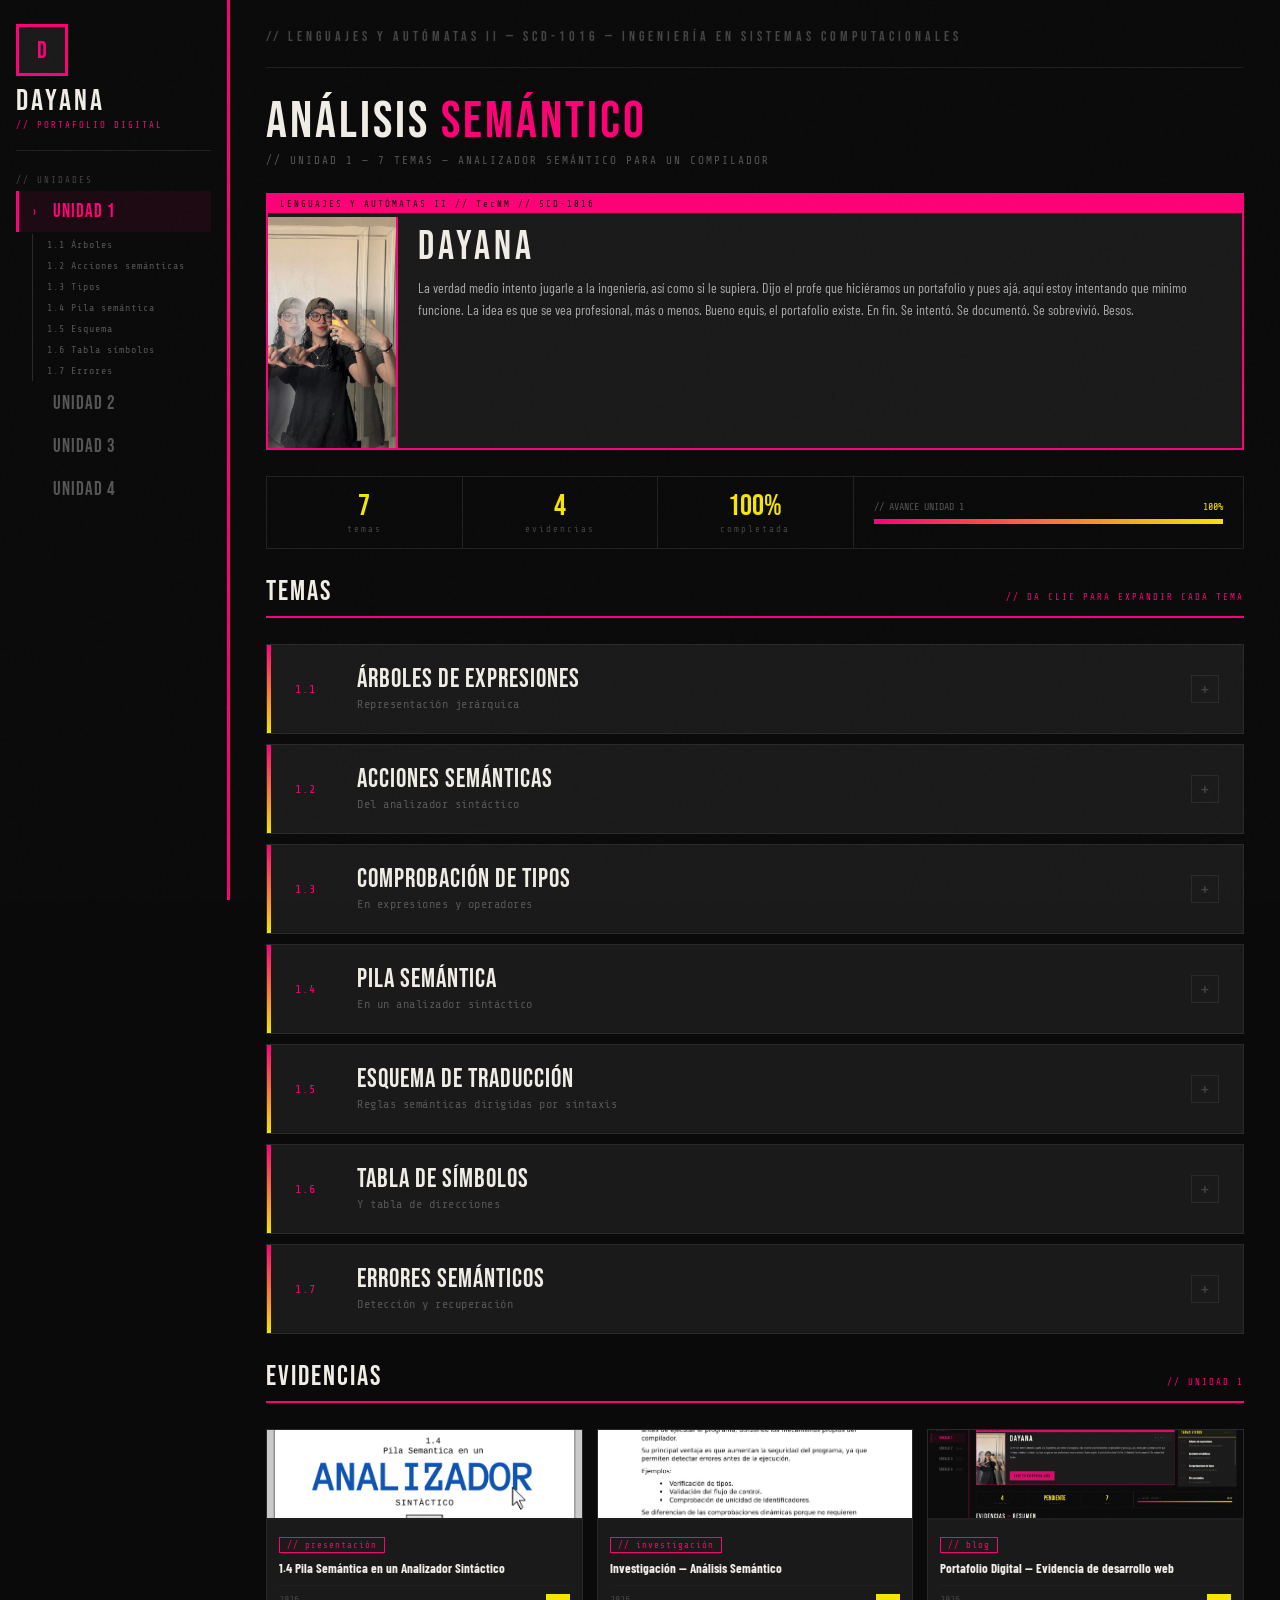
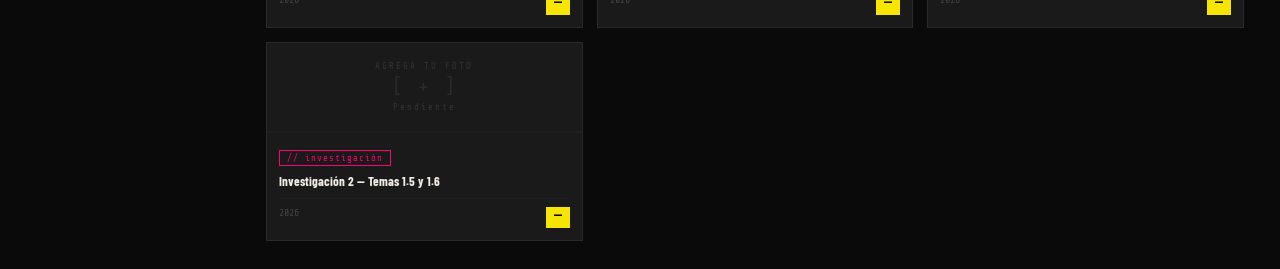
==== commit 096ee46f: "Add files via upload" ====
--- a/index.html
+++ b/index.html
@@ -1,531 +1,1020 @@
 <!DOCTYPE html>
-<html lang="en">
+<html lang="es">
 <head>
-    <meta charset="UTF-8">
-    <meta name="viewport" content="width=device-width, initial-scale=1.0">
-    <title>Document</title>
-    <link rel="stylesheet" href="/css/styles.css">
-    <link rel="preconnect" href="https://fonts.googleapis.com">
-    <link rel="preconnect" href="https://fonts.gstatic.com" crossorigin>
-        <link href="https://fonts.googleapis.com/css2?family=Bricolage+Grotesque:opsz,wght@12..96,200..800&display=swap" rel="stylesheet">
+<meta charset="UTF-8">
+<meta name="viewport" content="width=device-width, initial-scale=1.0">
+<title>PORTAFOLIO — DAYANA // L&A II</title>
+<link href="https://fonts.googleapis.com/css2?family=Bebas+Neue&family=Share+Tech+Mono&family=Barlow+Condensed:wght@400;600;700;900&display=swap" rel="stylesheet">
+<style>
+:root {
+  --black:#0a0a0a;
+  --magenta:#FF0076;
+  --yellow:#F5E500;
+  --cyan:#00F0FF;
+  --white:#F0EDE6;
+  --gray:#1a1a1a;
+  --gray2:#2a2a2a;
+  --gray3:#111111;
+  --font-d:'Bebas Neue',sans-serif;
+  --font-b:'Barlow Condensed',sans-serif;
+  --font-m:'Share Tech Mono',monospace;
+}
+*{margin:0;padding:0;box-sizing:border-box;}
+html,body{min-height:100%;font-family:var(--font-b);background:var(--black);color:var(--white);cursor:crosshair;overflow-x:hidden;}
+body::before{content:'';position:fixed;inset:0;background-image:url("data:image/svg+xml,%3Csvg viewBox='0 0 256 256' xmlns='http://www.w3.org/2000/svg'%3E%3Cfilter id='n'%3E%3CfeTurbulence type='fractalNoise' baseFrequency='0.9' numOctaves='4' stitchTiles='stitch'/%3E%3C/filter%3E%3Crect width='100%25' height='100%25' filter='url(%23n)' opacity='0.04'/%3E%3C/svg%3E");pointer-events:none;z-index:9999;opacity:0.4;}
+
+/* ── LAYOUT ── */
+.app{display:flex;min-height:100vh;}
+.sidebar{width:230px;background:var(--black);border-right:3px solid var(--magenta);padding:24px 16px;display:flex;flex-direction:column;gap:24px;flex-shrink:0;position:sticky;top:0;height:100vh;overflow-y:auto;}
+.main{flex:1;padding:28px 36px;display:flex;flex-direction:column;gap:0;overflow-y:auto;}
+
+/* ── SIDEBAR ── */
+.brand{padding-bottom:20px;border-bottom:1px solid #222;}
+.brand-av{width:52px;height:52px;border:3px solid var(--magenta);display:flex;align-items:center;justify-content:center;font-family:var(--font-d);font-size:24px;color:var(--magenta);background:var(--gray);margin-bottom:10px;}
+.brand-name{font-family:var(--font-d);font-size:30px;letter-spacing:3px;display:block;line-height:1;}
+.brand-sub{font-family:var(--font-m);font-size:9px;color:var(--magenta);letter-spacing:2px;display:block;margin-top:4px;}
+.nav-label{font-family:var(--font-m);font-size:9px;color:#444;letter-spacing:2px;margin-bottom:6px;}
+.nav{display:flex;flex-direction:column;gap:2px;}
+.nav-btn{display:flex;align-items:center;gap:8px;padding:9px 12px;cursor:pointer;font-family:var(--font-d);font-size:19px;letter-spacing:1px;background:none;border:none;border-left:3px solid transparent;color:#555;width:100%;text-align:left;transition:all .15s;}
+.nav-btn:hover{color:var(--white);border-left-color:var(--yellow);background:rgba(245,229,0,.05);}
+.nav-btn.active{color:var(--magenta);border-left-color:var(--magenta);background:rgba(255,0,118,.08);}
+.nav-arrow{font-family:var(--font-m);font-size:13px;color:var(--magenta);width:14px;flex-shrink:0;}
+.nav-sub{display:none;flex-direction:column;gap:0;margin-left:16px;border-left:1px solid #2a2a2a;padding-left:10px;}
+.nav-btn.active + .nav-sub{display:flex;}
+.sub-btn{display:block;padding:5px 4px;cursor:pointer;font-family:var(--font-m);font-size:10px;letter-spacing:1px;background:none;border:none;color:#555;width:100%;text-align:left;transition:color .12s;}
+.sub-btn:hover,.sub-btn.active{color:var(--yellow);}
+
+/* ── TOPBAR ── */
+.topbar{display:flex;align-items:center;gap:12px;padding-bottom:22px;border-bottom:1px solid #1f1f1f;margin-bottom:28px;}
+.topbar-title{font-family:var(--font-d);font-size:14px;letter-spacing:4px;color:#444;}
+
+/* ── VIEWS ── */
+.view{display:none;flex-direction:column;gap:26px;animation:fadeIn .2s ease;}
+.view.active{display:flex;}
+@keyframes fadeIn{from{opacity:0;transform:translateY(6px)}to{opacity:1;transform:none}}
+
+/* ── HERO ── */
+.hero-title{font-family:var(--font-d);font-size:52px;letter-spacing:3px;line-height:1;}
+.hero-title .acc-m{color:var(--magenta);}
+.hero-title .acc-y{color:var(--yellow);}
+.hero-sub{font-family:var(--font-m);font-size:11px;color:#555;letter-spacing:2px;margin-top:6px;}
+
+/* ── PROFILE STRIP ── */
+.profile-strip{display:grid;grid-template-columns:130px 1fr;border:2px solid var(--magenta);background:var(--gray);overflow:hidden;position:relative;}
+.profile-strip::before{content:'LENGUAJES Y AUTÓMATAS II // TecNM // SCD-1016';position:absolute;top:0;left:0;right:0;background:var(--magenta);color:var(--black);font-family:var(--font-m);font-size:9px;letter-spacing:2px;padding:4px 12px;z-index:1;}
+.profile-photo{overflow:hidden;border-right:2px solid var(--magenta);margin-top:22px;}
+.profile-photo img{width:100%;height:100%;object-fit:cover;object-position:center top;filter:contrast(1.1) saturate(.85);}
+.profile-info{padding:32px 20px 20px;display:flex;flex-direction:column;gap:10px;}
+.profile-name{font-family:var(--font-d);font-size:40px;letter-spacing:4px;line-height:1;}
+.profile-bio{font-size:14px;color:#aaa;line-height:1.6;}
+
+/* ── STATS ── */
+.stats{display:flex;border:1px solid #222;align-items:stretch;}
+.stat{flex:1;text-align:center;padding:14px 10px;border-right:1px solid #222;}
+.stat:last-child{border-right:none;flex:2;display:flex;flex-direction:column;justify-content:center;padding:14px 20px;}
+.stat-n{font-family:var(--font-d);font-size:30px;color:var(--yellow);display:block;line-height:1;}
+.stat-l{font-family:var(--font-m);font-size:9px;color:#444;letter-spacing:2px;display:block;margin-top:3px;}
+.prog-row{display:flex;justify-content:space-between;font-family:var(--font-m);font-size:10px;color:#555;margin-bottom:7px;}
+.prog-row span:last-child{color:var(--yellow);}
+.prog-bar{height:5px;background:#1f1f1f;}
+.prog-fill{height:100%;background:linear-gradient(90deg,var(--magenta),var(--yellow));}
+
+/* ── SECTION HEADER ── */
+.sec-head{font-family:var(--font-d);font-size:28px;letter-spacing:2px;color:var(--white);border-bottom:2px solid var(--magenta);padding-bottom:8px;display:flex;justify-content:space-between;align-items:baseline;}
+.sec-tag{font-family:var(--font-m);font-size:9px;color:var(--magenta);letter-spacing:2px;}
+
+/* ── TOPIC GRID ── */
+.topic-grid{display:grid;grid-template-columns:1fr;gap:10px;}
+.topic-card{background:var(--gray);border:1px solid #2a2a2a;padding:0;cursor:pointer;transition:border-color .15s,transform .15s;position:relative;overflow:hidden;}
+.topic-card::before{content:'';position:absolute;top:0;left:0;width:4px;height:100%;background:linear-gradient(180deg,var(--magenta),var(--yellow));}
+.topic-card:hover{border-color:var(--magenta);transform:translateX(4px);}
+.topic-card.open{border-color:var(--cyan);}
+.topic-card.open::before{background:var(--cyan);}
+.tc-head{padding:22px 24px 22px 28px;display:flex;align-items:center;gap:20px;}
+.tc-num{font-family:var(--font-m);font-size:12px;color:var(--magenta);flex-shrink:0;min-width:42px;letter-spacing:1px;}
+.topic-card.open .tc-num{color:var(--cyan);}
+.tc-title{font-family:var(--font-d);font-size:26px;letter-spacing:1px;color:var(--white);line-height:1;}
+.tc-sub{font-size:12px;color:#555;margin-top:4px;font-family:var(--font-m);letter-spacing:.5px;}
+.tc-toggle{margin-left:auto;font-family:var(--font-m);font-size:18px;color:#444;flex-shrink:0;transition:transform .2s;width:28px;height:28px;display:flex;align-items:center;justify-content:center;border:1px solid #2a2a2a;}
+.topic-card:hover .tc-toggle{border-color:#444;color:var(--white);}
+.topic-card.open .tc-toggle{transform:rotate(45deg);color:var(--cyan);border-color:var(--cyan);}
+.tc-body{display:none;padding:0 28px 28px 28px;border-top:1px solid #1f1f1f;}
+.topic-card.open .tc-body{display:block;}
+.tc-content{padding-top:20px;}
+.tc-content p{font-size:15px;color:#bbb;line-height:1.75;margin-bottom:12px;}
+.tc-content h4{font-family:var(--font-m);font-size:10px;color:var(--magenta);letter-spacing:2px;margin:20px 0 8px;text-transform:uppercase;}
+.tc-content ul{list-style:none;display:flex;flex-direction:column;gap:6px;}
+.tc-content ul li{font-size:14px;color:#999;padding-left:16px;position:relative;line-height:1.6;}
+.tc-content ul li::before{content:'›';position:absolute;left:0;color:var(--magenta);}
+.tc-content .code-ex{background:#0d0d0d;border:1px solid #222;border-left:3px solid var(--cyan);padding:14px 18px;margin-top:14px;font-family:var(--font-m);font-size:11px;color:var(--cyan);line-height:1.9;overflow-x:auto;white-space:pre;}
+.tc-content .tag-row{display:flex;flex-wrap:wrap;gap:7px;margin-top:14px;}
+.tc-content .tag{font-family:var(--font-m);font-size:9px;letter-spacing:1px;padding:4px 10px;border:1px solid #333;color:#555;}
+.tc-content .tag.m{border-color:var(--magenta);color:var(--magenta);}
+.tc-content .tag.y{border-color:var(--yellow);color:var(--yellow);}
+.tc-content .tag.c{border-color:var(--cyan);color:var(--cyan);}
+
+/* ── COMING SOON ── */
+.soon{display:flex;flex-direction:column;align-items:center;justify-content:center;min-height:400px;gap:18px;border:1px solid #1f1f1f;padding:40px;position:relative;overflow:hidden;}
+.soon::before{content:'✕';position:absolute;font-size:260px;color:#0f0f0f;font-family:var(--font-d);pointer-events:none;line-height:1;}
+.soon-t{font-family:var(--font-d);font-size:72px;letter-spacing:6px;position:relative;}
+.soon-s{font-family:var(--font-m);font-size:12px;color:#444;text-align:center;max-width:320px;line-height:1.7;letter-spacing:1px;position:relative;}
+.soon-badge{background:none;border:2px solid var(--magenta);color:var(--magenta);font-family:var(--font-d);font-size:20px;letter-spacing:4px;padding:8px 24px;position:relative;}
+.dots{display:flex;gap:10px;position:relative;}
+.dot-a{width:8px;height:8px;background:var(--magenta);animation:bounce 1.2s infinite ease-in-out;}
+.dot-a:nth-child(2){animation-delay:.2s;background:var(--yellow);}
+.dot-a:nth-child(3){animation-delay:.4s;}
+@keyframes bounce{0%,80%,100%{transform:scale(.6);opacity:.3}40%{transform:scale(1.2);opacity:1}}
+
+/* ── EVIDENCIAS SECTION ── */
+.ev-grid{display:grid;grid-template-columns:repeat(auto-fill,minmax(240px,1fr));gap:14px;}
+.ev-card{background:var(--gray);border:1px solid #2a2a2a;overflow:hidden;transition:border-color .15s,transform .15s;}
+.ev-card:hover{border-color:var(--magenta);transform:translateY(-3px);}
+.ev-thumb{height:90px;display:flex;align-items:center;justify-content:center;border-bottom:2px solid #1f1f1f;overflow:hidden;}
+.ev-thumb img{width:100%;height:100%;object-fit:cover;filter:grayscale(20%);}
+.ev-add{display:flex;flex-direction:column;align-items:center;justify-content:center;gap:4px;}
+.ev-add span{font-family:var(--font-m);font-size:9px;color:#333;letter-spacing:2px;}
+.ev-add .plus{font-size:20px;color:#2a2a2a;}
+.ev-body{padding:12px;}
+.ev-tag{display:inline-block;border:1px solid var(--magenta);color:var(--magenta);font-family:var(--font-m);font-size:9px;letter-spacing:1px;padding:2px 7px;margin-bottom:6px;}
+.ev-title{font-size:13px;font-weight:700;color:var(--white);line-height:1.4;margin-bottom:8px;}
+.ev-footer{display:flex;justify-content:space-between;font-family:var(--font-m);font-size:10px;color:#444;padding-top:8px;border-top:1px solid #1f1f1f;}
+.grade{background:var(--yellow);color:var(--black);font-family:var(--font-d);font-size:16px;padding:0 8px 2px;}
+
+/* ── RESPONSIVE ── */
+@media(max-width:900px){
+  .app{flex-direction:column;}
+  .sidebar{width:100%;height:auto;position:relative;border-right:none;border-bottom:3px solid var(--magenta);}
+  .main{padding:20px;}
+  .profile-strip{grid-template-columns:1fr;}
+  .profile-photo{border-right:none;border-bottom:2px solid var(--magenta);height:180px;}
+}
+</style>
 </head>
 <body>
-    <section id="home">
-        <header>
-            <div>
-                <h1>Yosselin Olivas</h1>
-            </div>
-            <nav>
-                <ul>
-                    <li><a href="https://google.com">Home</a></li>
-                    <li><a href="#">About</a></li>
-                    <li><a href="#">Services</a></li>
-                    <li><a href="#">Portfolio</a></li>   
-                    <li><a href="#">Contact</a></li>
-                </ul>
-            </nav>
-            <div>
-                <button>Lets Talk</button>
-            </div>
-        </header>
-        <div id="content">
-            <div>
-                <h2>Hi! I'm Yoss - Student, Foreign and Poor</h2>
-                <p> Lorem, ipsum dolor sit amet consectetur adipisicing elit. Harum animi, magnam beatae impedit blanditiis ratione fuga, quam ad adipisci possimus nostrum aut sit corrupti, unde omnis architecto sunt eaque facilis.</p>
-                <div id="content2">
-                    <button class="redondito">Hire me</button>
-                    <button class="redondito2">Portfolio</button>
-                </div>
-            </div>
-            <div id="img">
-                <img src="/img/VOEV5516.JPG">
-            </div>
-           
-        </div>
-        <div id="barras">
-                <div id="barra1"></div>
-         </div>
-    </section>
-    <section id="habilities">
-      <div id="content3">
-             <div id="img2">
-                <img src="/img/labuenaa.png">
-            </div>
-            <div id="body">
-                <div id="text">
-                    <h2>About me</h2>
-                    <h3>Designing interfaces that i love</h3>
-                    <p>
-                        I'm Yoss, an ISC student trying to get this page working. Professor, if you check this, please have mercy.
-                    </p> 
-                    <div class="cuadritos">
-                        <div class="cuadrito">Wireframing <span>90%</span></div>
-                        <div class="cuadrito">UI Design <span>96%</span></div>
-                        <div class="cuadrito">UX Research <span>80%</span></div>
-                        <div class="cuadrito">Prototyping <span>56%</span></div>
-                    </div>
-                    <button class="botoncito">Download my resume</button>
-            </div>
-      </div>
-    </section>
-    <section id="services">
-        <div class="services-header">
-            <h2>Services</h2>
-            <p>I follow a usser-centered design process ensuring every step leads to intuitive, <br> beautiful, and effective user experiences</p>
-        </div>
-        <div class="services-container">
-            <div class="service-card">
-                <img src="/img/uxresearch2.jpg" alt="UX Research">
-                <div class="card-content">
-                    <h3>UX Research</h3>
-                    <p>I begin by understanding the user, business goals, and market research and user inisights.</p>
-                </div>
-            </div>
-            <div class="service-card">
-                <img src="/img/prototype.jpg" alt="Prototype">
-                <div class="card-content">
-                    <h3>Prototype</h3>
-                    <p>I create interactive prototypes to test user flows and gather early, valuable feedback.</p>
-                </div>
-            </div>
-            <div class="service-card">
-                <img src="/img/dss.jpg" alt="Design System Setup">
-                <div class="card-content">
-                    <h3>Design System Setup</h3>
-                    <p> I build scalable design systems with consistent components, typography, and colors.</p>
-                </div>
-            </div>
-            <div class="service-card">
-                <img src="/img/ftdho.jpg" alt="Figma to Dev Handoff">
-                 <div class="card-content">
-                    <h3>Figma to Dev Handoff</h3>
-                    <p>I organize Figma files for smooth developer handoff - with clear layers, styles.</p>
-                </div>
-            </div>
-            <div class="service-card">
-                <img src="/img/wireframe.jpg" alt="Wireframe">
-                <div class="card-content">
-                    <h3>Wireframe</h3>
-                    <p>I sketch low-fidelity layouts to plan structure and flow before diving into visuals.</p>
-                </div> 
-            </div>
-            <div class="service-card">
-                <img src="/img/uidesign.jpg" alt="UI Design">
-                <div class="card-content">
-                    <h3>UI Design</h3>
-                    <p>I design clean, modern interfaces that align with brand and usability standards.</p>
-                </div>
-            </div>
-        </div>
-    </section>
-    <section id="tools-skills">
-        <div class="section-header">
-            <h2>Tools and Skills</h2>
-        </div>
-        <div class="skills-container">
-            <div class="skill-card">
-                <div class="skill-info">
-                    <div class="logo">
-                        <img src="/img/figma.png" alt="Figma Logo">
-                    </div>
-                    <div class="details">
-                        <h3>Figma</h3>
-                        <p>100%</p>
-                    </div>
-                    <div class="progress-bar-container">
-                        <div class="progress-bar" style="width: 100%;"></div>
-                        <div class="progress-text">4.2/5.2</div>
-                    </div>
-                    <div class="arrow-icon">
-                        <svg xmlns="http://www.w3.org/2000/svg" width="24" height="24" viewBox="0 0 24 24" fill="none" stroke="currentColor" stroke-width="2" stroke-linecap="round" stroke-linejoin="round" class="lucide lucide-chevron-down"><path d="m6 9 6 6 6-6"/></svg>
-                    </div>
-                </div>
-            </div>
-            <div class="skill-card">
-                <div class="skill-info">
-                    <div class="logo">
-                        <img src="/img/xd.png" alt="Adobe XD Logo">
-                    </div>
-                    <div class="details">
-                        <h3>Adobe XD</h3>
-                        <p>70%</p>
-                    </div>
-                </div>
-                <div class="progress-bar-container">
-                    <div class="progress-bar" style="width: 70%;"></div>
-                    <div class="progress-text">4.2/5.2</div>
-                </div>
-                <div class="arrow-icon">
-                    <svg xmlns="http://www.w3.org/2000/svg" width="24" height="24" viewBox="0 0 24 24" fill="none" stroke="currentColor" stroke-width="2" stroke-linecap="round" stroke-linejoin="round" class="lucide lucide-chevron-down"><path d="m6 9 6 6 6-6"/></svg>
-                </div>
-            </div>
-             <div class="skill-card">
-                <div class="skill-info">
-                    <div class="logo">
-                        <img src="/img/photoshop.png" alt="Photoshop Logo">
-                    </div>
-                    <div class="details">
-                        <h3>Photoshop</h3>
-                        <p>40%</p>
-                    </div>
-                </div>
-                <div class="progress-bar-container">
-                    <div class="progress-bar" style="width: 40%;"></div>
-                    <div class="progress-text">4.2/5.2</div>
-                </div>
-                <div class="arrow-icon">
-                    <svg xmlns="http://www.w3.org/2000/svg" width="24" height="24" viewBox="0 0 24 24" fill="none" stroke="currentColor" stroke-width="2" stroke-linecap="round" stroke-linejoin="round" class="lucide lucide-chevron-down"><path d="m6 9 6 6 6-6"/></svg>
-                </div>
-            </div>
-             <div class="skill-card">
-                <div class="skill-info">
-                    <div class="logo">
-                        <img src="/img/ai.png" alt="Illustrator Logo">
-                    </div>
-                    <div class="details">
-                        <h3>Illustrator</h3>
-                        <p>90%</p>
-                    </div>
-                </div>
-                <div class="progress-bar-container">
-                    <div class="progress-bar" style="width: 90%;"></div>
-                    <div class="progress-text">4.2/5.2</div>
-                </div>
-                <div class="arrow-icon">
-                    <svg xmlns="http://www.w3.org/2000/svg" width="24" height="24" viewBox="0 0 24 24" fill="none" stroke="currentColor" stroke-width="2" stroke-linecap="round" stroke-linejoin="round" class="lucide lucide-chevron-down"><path d="m6 9 6 6 6-6"/></svg>
-                </div>
-            </div>
-        </div>
-    </section>
-    <section id="portfolio">
-        <div class="portfolio-header">
-            <h2>My Portfolio</h2>
-            <h3>Digital Product Showcases</h3>
-            <div class="filter-menu">
-                <span class="active">All</span>
-                <span>Landing Pages</span>
-                <span>Mobail app</span>
-                <span>Dashboard</span>
-            </div>
-        </div>
-        <div class="portfolio-grid">
-            <div class="project-card">
-                <img src="/img/lp1.jpg" alt="Landing Page">
-                <div class="project-info">
-                    <h4>Landing Pages</h4>
-                    <div class="arrow-icon">
-                        <svg xmlns="http://www.w3.org/2000/svg" width="24" height="24" viewBox="0 0 24 24" fill="none" stroke="currentColor" stroke-width="2" stroke-linecap="round" stroke-linejoin="round" class="lucide lucide-arrow-up-right"><path d="M7 7h10v10"/><path d="M7 17L17 7"/></svg>
-                    </div>
-                </div>
-            </div>
-            <div class="project-card">
-                <img src="/img/ma.jpg" alt="Mobile app">
-                <div class="project-info">
-                    <h4>Mobile app</h4>
-                    <div class="arrow-icon">
-                        <svg xmlns="http://www.w3.org/2000/svg" width="24" height="24" viewBox="0 0 24 24" fill="none" stroke="currentColor" stroke-width="2" stroke-linecap="round" stroke-linejoin="round" class="lucide lucide-arrow-up-right"><path d="M7 7h10v10"/><path d="M7 17L17 7"/></svg>
-                    </div>
-                </div>
-            </div>
-            <div class="project-card">
-                <img src="/img/lp2.jpg" alt="Landing Page">
-                <div class="project-info">
-                    <h4>Landing Pages</h4>
-                    <div class="arrow-icon">
-                        <svg xmlns="http://www.w3.org/2000/svg" width="24" height="24" viewBox="0 0 24 24" fill="none" stroke="currentColor" stroke-width="2" stroke-linecap="round" stroke-linejoin="round" class="lucide lucide-arrow-up-right"><path d="M7 7h10v10"/><path d="M7 17L17 7"/></svg>
-                    </div>
-                </div>
-            </div>
-            <div class="project-card">
-                <img src="/img/cs.jpg" alt="Case Study">
-                <div class="project-info">
-                    <h4>Case Study</h4>
-                    <div class="arrow-icon">
-                        <svg xmlns="http://www.w3.org/2000/svg" width="24" height="24" viewBox="0 0 24 24" fill="none" stroke="currentColor" stroke-width="2" stroke-linecap="round" stroke-linejoin="round" class="lucide lucide-arrow-up-right"><path d="M7 7h10v10"/><path d="M7 17L17 7"/></svg>
-                    </div>
-                </div>
-            </div>
-            <div class="project-card">
-                <img src="/img/ma2.jpg" alt="Mobile App">
-                <div class="project-info">
-                    <h4>Mobile App</h4>
-                    <div class="arrow-icon">
-                        <svg xmlns="http://www.w3.org/2000/svg" width="24" height="24" viewBox="0 0 24 24" fill="none" stroke="currentColor" stroke-width="2" stroke-linecap="round" stroke-linejoin="round" class="lucide lucide-arrow-up-right"><path d="M7 7h10v10"/><path d="M7 17L17 7"/></svg>
-                    </div>
-                </div>
-            </div>
-            <div class="project-card">
-                <img src="/img/lp3.jpg" alt="Landing Page">
-                <div class="project-info">
-                    <h4>Landing Pages</h4>
-                    <div class="arrow-icon">
-                        <svg xmlns="http://www.w3.org/2000/svg" width="24" height="24" viewBox="0 0 24 24" fill="none" stroke="currentColor" stroke-width="2" stroke-linecap="round" stroke-linejoin="round" class="lucide lucide-arrow-up-right"><path d="M7 7h10v10"/><path d="M7 17L17 7"/></svg>
-                    </div>
-                </div>
-            </div>
-            <div class="project-card">
-                <img src="/img/lp4.jpg" alt="Landing Page">
-                <div class="project-info">
-                    <h4>Landing Pages</h4>
-                    <div class="arrow-icon">
-                        <svg xmlns="http://www.w3.org/2000/svg" width="24" height="24" viewBox="0 0 24 24" fill="none" stroke="currentColor" stroke-width="2" stroke-linecap="round" stroke-linejoin="round" class="lucide lucide-arrow-up-right"><path d="M7 7h10v10"/><path d="M7 17L17 7"/></svg>
-                    </div>
-                </div>
-            </div>
-            <div class="project-card">
-                <img src="/img/wd.jpg" alt="Website Design">
-                <div class="project-info">
-                    <h4>Website Design</h4>
-                    <div class="arrow-icon">
-                        <svg xmlns="http://www.w3.org/2000/svg" width="24" height="24" viewBox="0 0 24 24" fill="none" stroke="currentColor" stroke-width="2" stroke-linecap="round" stroke-linejoin="round" class="lucide lucide-arrow-up-right"><path d="M7 7h10v10"/><path d="M7 17L17 7"/></svg>
-                    </div>
-                </div>
-            </div>
-            <div class="project-card">
-                <img src="/img/lp5.jpg" alt="Landing Page">
-                <div class="project-info">
-                    <h4>Landing Pages</h4>
-                    <div class="arrow-icon">
-                        <svg xmlns="http://www.w3.org/2000/svg" width="24" height="24" viewBox="0 0 24 24" fill="none" stroke="currentColor" stroke-width="2" stroke-linecap="round" stroke-linejoin="round" class="lucide lucide-arrow-up-right"><path d="M7 7h10v10"/><path d="M7 17L17 7"/></svg>
-                    </div>
-                </div>
-            </div>
-        </div>
-    <button class="btn">View My Work</button>
-    </section>
-    <section id="testimonials">
-        <div class="testimonials-header">
-            <h2>Testimonials Section</h2>
-            <p>Here's what my clients and collaborators say about working with me</p>
-        </div>
-        <div class="testimonial-carousel">
-            <div class="testimonial-card">
-                <div class="testimonial-content">
-                    <img src="/img/c2.jpg" alt="Client's Profile Picture">
-                    <div class="testimonial-text">
-                        <div class="stars">★★★★★</div>
-                        <p>Yoss is a fantastic designer. She understood our needs quickly, delivered clean UI, and was a pleasure to collaborate with.” - Sarah Khan, UX Lead at DesignCo.</p>
-                        <h4>Sarah Khan,</h4>
-                        <p>Product Manager</p>
-                    </div>
-                </div>
-            </div>
-            <div class="testimonial-card">
-                <div class="testimonial-content">
-                    <img src="/img/c1.jpg" alt="Client's Profile Picture">
-                    <div class="testimonial-text">
-                        <div class="stars">★★★★★</div>
-                        <p>Yoss is a fantastic designer. She understood our needs quickly, delivered clean UI, and was a pleasure to collaborate with.” - Sarah Khan, UX Lead at DesignCo.</p>
-                        <h4>Henry Khan,</h4>
-                        <p>Product Manager</p>
-                    </div>
-                </div>
-            </div>
-            <div class="testimonial-card">
-                <div class="testimonial-content">
-                    <img src="/img/c3.jpg" alt="Client's Profile Picture">
-                    <div class="testimonial-text">
-                        <div class="stars">★★★★★</div>
-                        <p>Yoss is a fantastic designer. She understood our needs quickly, delivered clean UI, and was a pleasure to collaborate with.” - Sarah Khan, UX Lead at DesignCo.</p>
-                        <h4>Sarah Khan,</h4>
-                        <p>Product Manager</p>
-                    </div>
-                </div>
-            </div>
-        </div>
-        <div class="profile-nav">
-            <div class="nav-profile active">
-                <img src="/img/c1.jpg" alt="Profile 1">
-            </div>
-            <div class="nav-profile">
-                <img src="/img/c3.jpg" alt="Profile 2">
-            </div>
-        </div>
-    </section>
-    <section id="pricing">
-        <div class="pricing-header">
-            <h2>My Pricing Plans</h2>
-            <p>"Flexible pricing plans tailored to fit your project needs — from simple landing pages to full product UI design.</p>
-        </div>
-    <div class="pricing-container">
-        <div class="pricing-card">
-            <div class="card-content">
-                <h3>Basic Plan</h3>
-                <div class="price">
-                    $100<span>/project</span>
-                </div>
-                <div class="features">
-                    <h4>Features:</h4>
-                    <ul>
-                        <li><svg xmlns="http://www.w3.org/2000/svg" width="24" height="24" viewBox="0 0 24 24" fill="none" stroke="currentColor" stroke-width="2" stroke-linecap="round" stroke-linejoin="round" class="lucide lucide-check-circle"><path d="M22 11.08V12a10 10 0 1 1-5.93-8.07"/><path d="M11 11v6"/><path d="m22 2-7 7"/></svg>1-2 page UI/UX design</li>
-                        <li><svg xmlns="http://www.w3.org/2000/svg" width="24" height="24" viewBox="0 0 24 24" fill="none" stroke="currentColor" stroke-width="2" stroke-linecap="round" stroke-linejoin="round" class="lucide lucide-check-circle"><path d="M22 11.08V12a10 10 0 1 1-5.93-8.07"/><path d="M11 11v6"/><path d="m22 2-7 7"/></svg>1 round of revisions</li>
-                        <li><svg xmlns="http://www.w3.org/2000/svg" width="24" height="24" viewBox="0 0 24 24" fill="none" stroke="currentColor" stroke-width="2" stroke-linecap="round" stroke-linejoin="round" class="lucide lucide-check-circle"><path d="M22 11.08V12a10 10 0 1 1-5.93-8.07"/><path d="M11 11v6"/><path d="m22 2-7 7"/></svg>Delivery within 5 days.</li>
-                    </ul>
-                </div>
-                <button class="purchase-btn">Purchase</button>
-            </div>
-        </div>
-
-        <div class="pricing-card standard-plan">
-            <div class="card-content">
-                <h3>Standard Plan</h3>
-                <div class="price">
-                    $250<span>/project</span>
-                </div>
-                <div class="features">
-                    <h4>Features:</h4>
-                    <ul>
-                        <li><svg xmlns="http://www.w3.org/2000/svg" width="24" height="24" viewBox="0 0 24 24" fill="none" stroke="currentColor" stroke-width="2" stroke-linecap="round" stroke-linejoin="round" class="lucide lucide-check-circle"><path d="M22 11.08V12a10 10 0 1 1-5.93-8.07"/><path d="M11 11v6"/><path d="m22 2-7 7"/></svg>Up to 5 pages UI/UX design</li>
-                        <li><svg xmlns="http://www.w3.org/2000/svg" width="24" height="24" viewBox="0 0 24 24" fill="none" stroke="currentColor" stroke-width="2" stroke-linecap="round" stroke-linejoin="round" class="lucide lucide-check-circle"><path d="M22 11.08V12a10 10 0 1 1-5.93-8.07"/><path d="M11 11v6"/><path d="m22 2-7 7"/></svg>3 rounds of revisions.</li>
-                        <li><svg xmlns="http://www.w3.org/2000/svg" width="24" height="24" viewBox="0 0 24 24" fill="none" stroke="currentColor" stroke-width="2" stroke-linecap="round" stroke-linejoin="round" class="lucide lucide-check-circle"><path d="M22 11.08V12a10 10 0 1 1-5.93-8.07"/><path d="M11 11v6"/><path d="m22 2-7 7"/></svg>Delivery within 10 days.</li>
-                    </ul>
-                </div>
-                <button class="purchase-btn active">Purchase</button>
-            </div>
-        </div>
-        
-        <div class="pricing-card">
-            <div class="card-content">
-                <h3>Premium Plan</h3>
-                <div class="price">
-                    $400<span>/project</span>
-                </div>
-                <div class="features">
-                    <h4>Features:</h4>
-                    <ul>
-                        <li><svg xmlns="http://www.w3.org/2000/svg" width="24" height="24" viewBox="0 0 24 24" fill="none" stroke="currentColor" stroke-width="2" stroke-linecap="round" stroke-linejoin="round" class="lucide lucide-check-circle"><path d="M22 11.08V12a10 10 0 1 1-5.93-8.07"/><path d="M11 11v6"/><path d="m22 2-7 7"/></svg>Unlimited pages UI/UX design.</li>
-                        <li><svg xmlns="http://www.w3.org/2000/svg" width="24" height="24" viewBox="0 0 24 24" fill="none" stroke="currentColor" stroke-width="2" stroke-linecap="round" stroke-linejoin="round" class="lucide lucide-check-circle"><path d="M22 11.08V12a10 10 0 1 1-5.93-8.07"/><path d="M11 11v6"/><path d="m22 2-7 7"/></svg>Unlimited revisions.</li>
-                        <li><svg xmlns="http://www.w3.org/2000/svg" width="24" height="24" viewBox="0 0 24 24" fill="none" stroke="currentColor" stroke-width="2" stroke-linecap="round" stroke-linejoin="round" class="lucide lucide-check-circle"><path d="M22 11.08V12a10 10 0 1 1-5.93-8.07"/><path d="M11 11v6"/><path d="m22 2-7 7"/></svg>Delivery within 15 days.</li>
-                    </ul>
-                </div>
-                <button class="purchase-btn">Purchase</button>
-            </div>
-        </div>
-    </div>
-    </section>
-    <section id="contact">
-    <div class="contact-container">
-        <div class="contact-info">
-            <h2>Contact Me</h2>
-            <p>"I'm open to freelance projects, collaborations, or just a friendly hello. Drop a message and I'll get back to you soon!"</p>
-            
-            <div class="info-item">
-                <div class="icon-circle">
-                    <svg xmlns="http://www.w3.org/2000/svg" width="24" height="24" viewBox="0 0 24 24" fill="none" stroke="currentColor" stroke-width="2" stroke-linecap="round" stroke-linejoin="round" class="lucide lucide-phone-call"><path d="M22 16.92v3a2 2 0 0 1-2.18 2 19.79 19.79 0 0 1-8.63-3.07 19.5 19.5 0 0 1-6-6 19.79 19.79 0 0 1-3.07-8.63A2 2 0 0 1 4.11 2h3a2 2 0 0 1 2 1.72 12.84 12.84 0 0 0 .7 2.81 2 2 0 0 1-.45 2.11L8.09 9.91a16 16 0 0 0 6 6l1.27-1.27a2 2 0 0 1 2.11-.45 12.84 12.84 0 0 0 2.81.7A2 2 0 0 1 22 16.92z"/><path d="M14.85 2.5a.5.5 0 0 0-.2.43 12.84 12.84 0 0 1 .7 2.81 2 2 0 0 1-.45 2.11l-1.27 1.27a16 16 0 0 0 6 6l1.27-1.27a2 2 0 0 1 2.11-.45 12.84 12.84 0 0 0 2.81.7A2 2 0 0 1 22 16.92z"/></svg>
-                </div>
-                <span>+52 6521049466</span>
-            </div>
-            <div class="info-item">
-                <div class="icon-circle">
-                    <svg xmlns="http://www.w3.org/2000/svg" width="24" height="24" viewBox="0 0 24 24" fill="none" stroke="currentColor" stroke-width="2" stroke-linecap="round" stroke-linejoin="round" class="lucide lucide-map-pin"><path d="M20 10c0 6-8 12-8 12s-8-6-8-12a8 8 0 0 1 16 0z"/><circle cx="12" cy="10" r="3"/></svg>
-                </div>
-                <span>Division del Norte, Batalla de Ojinaga</span>
-            </div>
-            <div class="info-item">
-                <div class="icon-circle">
-                    <svg xmlns="http://www.w3.org/2000/svg" width="24" height="24" viewBox="0 0 24 24" fill="none" stroke="currentColor" stroke-width="2" stroke-linecap="round" stroke-linejoin="round" class="lucide lucide-mail"><rect width="20" height="16" x="2" y="4" rx="2"/><path d="m22 7-8.97 5.7a1.94 1.94 0 0 1-2.06 0L2 7"/></svg>
-                </div>
-                <span>olivasyosselin@gmail.com</span>
-            </div>
-        </div>
-        
-        <div class="contact-form">
-            <h3>Get in Touch</h3>
-            <form>
-                <input type="text" placeholder="Your name">
-                <input type="tel" placeholder="Phone Number">
-                <input type="email" placeholder="Your email">
-                <textarea placeholder="Message"></textarea>
-                <button type="submit">Let's Connect</button>
-            </form>
-        </div>
-    </div>
-    </section>
-    <section id="latest-news">
-    <div class="news-header">
-        <h2>Latest news</h2>
-    </div>
-    <div class="news-list">
-        <div class="news-card">
-            <div class="news-date">
-                <span class="day">01</span>
-                <span class="month-year">May,2025</span>
-            </div>
-            <div class="read-more">
-                <a href="#">Read More ></a>
-            </div>
-            <div class="news-content">
-                <h3>Crafting Intuitive User Interfaces</h3>
-                <p>"Discover the art of creating seamless and user friendly designs that keep use engaged</p>
-            </div>
-            <div class="arrow-icon">
-                <svg xmlns="http://www.w3.org/2000/svg" width="24" height="24" viewBox="0 0 24 24" fill="none" stroke="currentColor" stroke-width="2" stroke-linecap="round" stroke-linejoin="round" class="lucide lucide-chevron-right"><path d="m9 18 6-6-6-6"/></svg>
-            </div>
-        </div>
-        
-        <div class="news-card">
-            <div class="news-date">
-                <span class="day">03</span>
-                <span class="month-year">May,2025</span>
-            </div>
-            <div class="read-more">
-                <a href="#">Read More ></a>
-            </div>
-            <div class="news-content">
-                <h3>My Favorite Figma Plugins</h3>
-            </div>
-            <div class="arrow-icon">
-                <svg xmlns="http://www.w3.org/2000/svg" width="24" height="24" viewBox="0 0 24 24" fill="none" stroke="currentColor" stroke-width="2" stroke-linecap="round" stroke-linejoin="round" class="lucide lucide-chevron-right"><path d="m9 18 6-6-6-6"/></svg>
-            </div>
-        </div>
-
-        <div class="news-card">
-            <div class="news-date">
-                <span class="day">06</span>
-                <span class="month-year">May,2025</span>
-            </div>
-            <div class="read-more">
-                <a href="#">Read More ></a>
-            </div>
-            <div class="news-content">
-                <h3>5 UX Mistakes to Avoid</h3>
-            </div>
-            <div class="arrow-icon">
-                <svg xmlns="http://www.w3.org/2000/svg" width="24" height="24" viewBox="0 0 24 24" fill="none" stroke="currentColor" stroke-width="2" stroke-linecap="round" stroke-linejoin="round" class="lucide lucide-chevron-right"><path d="m9 18 6-6-6-6"/></svg>
-            </div>
-        </div>
-    </div>
-</section>
+<div class="app">
+
+<!-- ══ SIDEBAR ══ -->
+<aside class="sidebar">
+  <div class="brand">
+    <div class="brand-av">D</div>
+    <span class="brand-name">DAYANA</span>
+    <span class="brand-sub">// PORTAFOLIO DIGITAL</span>
+  </div>
+
+  <div>
+    <div class="nav-label">// UNIDADES</div>
+    <nav class="nav">
+      <button class="nav-btn active" data-view="u1">
+        <div class="nav-arrow">›</div>
+        UNIDAD 1
+      </button>
+      <div class="nav-sub" id="sub1">
+        <button class="sub-btn" data-goto="u1-t11">1.1 Árboles</button>
+        <button class="sub-btn" data-goto="u1-t12">1.2 Acciones semánticas</button>
+        <button class="sub-btn" data-goto="u1-t13">1.3 Tipos</button>
+        <button class="sub-btn" data-goto="u1-t14">1.4 Pila semántica</button>
+        <button class="sub-btn" data-goto="u1-t15">1.5 Esquema</button>
+        <button class="sub-btn" data-goto="u1-t16">1.6 Tabla símbolos</button>
+        <button class="sub-btn" data-goto="u1-t17">1.7 Errores</button>
+      </div>
+
+      <button class="nav-btn" data-view="u2">
+        <div class="nav-arrow"></div>
+        UNIDAD 2
+      </button>
+      <div class="nav-sub" id="sub2">
+        <button class="sub-btn" data-goto="u2-t21">2.1 Notaciones</button>
+        <button class="sub-btn" data-goto="u2-t22">2.2 Representaciones</button>
+        <button class="sub-btn" data-goto="u2-t23">2.3 Esquema generación</button>
+      </div>
+
+      <button class="nav-btn" data-view="u3">
+        <div class="nav-arrow"></div>
+        UNIDAD 3
+      </button>
+      <div class="nav-sub" id="sub3">
+        <button class="sub-btn" data-goto="u3-t31">3.1 Tipos optimización</button>
+        <button class="sub-btn" data-goto="u3-t32">3.2 Costos</button>
+      </div>
+
+      <button class="nav-btn" data-view="u4">
+        <div class="nav-arrow"></div>
+        UNIDAD 4
+      </button>
+    </nav>
+  </div>
+</aside>
+
+<!-- ══ MAIN ══ -->
+<main class="main">
+
+  <div class="topbar">
+    <span class="topbar-title">// LENGUAJES Y AUTÓMATAS II — SCD-1016 — INGENIERÍA EN SISTEMAS COMPUTACIONALES</span>
+  </div>
+
+  <!-- ══════════════════════════════════
+       UNIDAD 1 — ANÁLISIS SEMÁNTICO
+  ══════════════════════════════════ -->
+  <div class="view active" id="view-u1">
+
+    <div>
+      <div class="hero-title">ANÁLISIS <span class="acc-m">SEMÁNTICO</span></div>
+      <div class="hero-sub">// UNIDAD 1 — 7 TEMAS — ANALIZADOR SEMÁNTICO PARA UN COMPILADOR</div>
+    </div>
+
+    <div class="profile-strip">
+      <div class="profile-photo">
+        <img src="/img/yo (2).jpeg" alt="Dayana">
+      </div>
+      <div class="profile-info">
+        <div class="profile-name">DAYANA</div>
+        <p class="profile-bio">La verdad medio intento jugarle a la ingeniería, así como si le supiera. Dijo el profe que hiciéramos un portafolio y pues ajá, aquí estoy intentando que mínimo funcione. La idea es que se vea profesional, más o menos. Bueno equis, el portafolio existe. En fin. Se intentó. Se documentó. Se sobrevivió. Besos.</p>
+      </div>
+    </div>
+
+    <div class="stats">
+      <div class="stat"><span class="stat-n">7</span><span class="stat-l">temas</span></div>
+      <div class="stat"><span class="stat-n">4</span><span class="stat-l">evidencias</span></div>
+      <div class="stat"><span class="stat-n">100%</span><span class="stat-l">completada</span></div>
+      <div class="stat">
+        <div class="prog-row"><span>// AVANCE UNIDAD 1</span><span>100%</span></div>
+        <div class="prog-bar"><div class="prog-fill" style="width:100%"></div></div>
+      </div>
+    </div>
+
+    <div>
+      <div class="sec-head">TEMAS <span class="sec-tag">// DA CLIC PARA EXPANDIR CADA TEMA</span></div>
+    </div>
+
+    <div class="topic-grid">
+
+      <!-- 1.1 -->
+      <div class="topic-card" id="u1-t11">
+        <div class="tc-head">
+          <span class="tc-num">1.1</span>
+          <div>
+            <div class="tc-title">Árboles de Expresiones</div>
+            <div class="tc-sub">Representación jerárquica</div>
+          </div>
+          <span class="tc-toggle">+</span>
+        </div>
+        <div class="tc-body">
+          <div class="tc-content">
+            <p>Un <strong>árbol de expresiones</strong> (o árbol sintáctico abstracto, AST) es una estructura jerárquica en forma de árbol que representa la estructura de una expresión matemática o de un programa. Los nodos internos son operadores y las hojas son operandos (valores o variables).</p>
+            <h4>Características</h4>
+            <ul>
+              <li>Los nodos hoja representan operandos (números, variables)</li>
+              <li>Los nodos internos representan operadores (+, -, *, /)</li>
+              <li>La raíz del árbol es el operador de menor precedencia</li>
+              <li>La evaluación se realiza de abajo hacia arriba (post-orden)</li>
+            </ul>
+            <h4>Ejemplo — expresión: (a + b) * c</h4>
+            <div class="code-ex">       *
+      / \
+     +   c
+    / \
+   a   b
+
+Evaluación post-orden: a b + c *</div>
+            <h4>Tipos de recorridos</h4>
+            <ul>
+              <li><strong>Pre-orden:</strong> raíz → izquierdo → derecho (notación prefija)</li>
+              <li><strong>In-orden:</strong> izquierdo → raíz → derecho (notación infija)</li>
+              <li><strong>Post-orden:</strong> izquierdo → derecho → raíz (notación postfija)</li>
+            </ul>
+            <div class="tag-row">
+              <span class="tag m">AST</span>
+              <span class="tag m">compiladores</span>
+              <span class="tag y">análisis sintáctico</span>
+              <span class="tag">árbol binario</span>
+            </div>
+          </div>
+        </div>
+      </div>
+
+      <!-- 1.2 -->
+      <div class="topic-card" id="u1-t12">
+        <div class="tc-head">
+          <span class="tc-num">1.2</span>
+          <div>
+            <div class="tc-title">Acciones Semánticas</div>
+            <div class="tc-sub">Del analizador sintáctico</div>
+          </div>
+          <span class="tc-toggle">+</span>
+        </div>
+        <div class="tc-body">
+          <div class="tc-content">
+            <p>Las <strong>acciones semánticas</strong> son fragmentos de código que se asocian a las reglas de producción de una gramática. Se ejecutan cuando el analizador sintáctico reconoce (reduce) una producción. Son el puente entre el análisis sintáctico y el semántico.</p>
+            <h4>¿Para qué sirven?</h4>
+            <ul>
+              <li>Construir el árbol sintáctico abstracto (AST)</li>
+              <li>Verificar tipos y declaraciones de variables</li>
+              <li>Generar código intermedio</li>
+              <li>Actualizar la tabla de símbolos</li>
+            </ul>
+            <h4>Ejemplo — gramática con acción</h4>
+            <div class="code-ex">E → E '+' T   { E.val = E1.val + T.val }
+E → T         { E.val = T.val }
+T → num       { T.val = num.lexval }</div>
+            <h4>Tipos de atributos</h4>
+            <ul>
+              <li><strong>Sintetizados:</strong> se propagan de hijos a padres</li>
+              <li><strong>Heredados:</strong> se propagan de padres a hijos</li>
+              <li><strong>Definición dirigida por sintaxis (SDD):</strong> conjunto de atributos + reglas</li>
+            </ul>
+            <div class="tag-row">
+              <span class="tag m">SDD</span>
+              <span class="tag m">atributos</span>
+              <span class="tag c">sintetizados</span>
+              <span class="tag c">heredados</span>
+            </div>
+          </div>
+        </div>
+      </div>
+
+      <!-- 1.3 -->
+      <div class="topic-card" id="u1-t13">
+        <div class="tc-head">
+          <span class="tc-num">1.3</span>
+          <div>
+            <div class="tc-title">Comprobación de Tipos</div>
+            <div class="tc-sub">En expresiones y operadores</div>
+          </div>
+          <span class="tc-toggle">+</span>
+        </div>
+        <div class="tc-body">
+          <div class="tc-content">
+            <p>La <strong>comprobación de tipos</strong> (type checking) verifica que cada operación se aplique a operandos del tipo adecuado. Es una de las tareas más importantes del analizador semántico para garantizar la coherencia del programa.</p>
+            <h4>Tipos de verificación</h4>
+            <ul>
+              <li><strong>Estática:</strong> se realiza en tiempo de compilación (C, Java, Pascal)</li>
+              <li><strong>Dinámica:</strong> se realiza en tiempo de ejecución (Python, JS)</li>
+              <li><strong>Fuerte:</strong> no permite operaciones entre tipos incompatibles</li>
+              <li><strong>Débil:</strong> permite conversiones implícitas automáticas</li>
+            </ul>
+            <h4>Conversión de tipos (casting)</h4>
+            <ul>
+              <li><strong>Implícita (coerción):</strong> el compilador convierte automáticamente</li>
+              <li><strong>Explícita:</strong> el programador indica la conversión manualmente</li>
+            </ul>
+            <h4>Ejemplo — reglas de tipo</h4>
+            <div class="code-ex">int + int   → int      ✓
+int + float → float    ✓ (coerción)
+int + string→ ERROR    ✗ (tipo incompatible)
+char + int  → int      ✓ (coerción ASCII)</div>
+            <div class="tag-row">
+              <span class="tag m">type checking</span>
+              <span class="tag y">coerción</span>
+              <span class="tag">casting</span>
+              <span class="tag c">semántico</span>
+            </div>
+          </div>
+        </div>
+      </div>
+
+      <!-- 1.4 -->
+      <div class="topic-card" id="u1-t14">
+        <div class="tc-head">
+          <span class="tc-num">1.4</span>
+          <div>
+            <div class="tc-title">Pila Semántica</div>
+            <div class="tc-sub">En un analizador sintáctico</div>
+          </div>
+          <span class="tc-toggle">+</span>
+        </div>
+        <div class="tc-body">
+          <div class="tc-content">
+            <p>La <strong>pila semántica</strong> es una estructura de datos paralela a la pila del analizador sintáctico. Almacena atributos y valores semánticos de los símbolos que están en la pila del parser, permitiendo que las acciones semánticas accedan a la información necesaria.</p>
+            <h4>Funcionamiento</h4>
+            <ul>
+              <li>Cada entrada en la pila del parser tiene una entrada en la pila semántica</li>
+              <li>Al hacer shift: se empuja el valor del token actual</li>
+              <li>Al hacer reduce: se extraen los valores de los hijos y se calcula el del padre</li>
+              <li>Es fundamental en parsers LALR(1) y SLR(1)</li>
+            </ul>
+            <h4>Ejemplo de ejecución — 3 + 5</h4>
+            <div class="code-ex">PILA SINTÁCTICA    PILA SEMÁNTICA   ENTRADA
+$                  $                3 + 5 $
+$ num              $ [3]            + 5 $
+$ E                $ [3]            + 5 $
+$ E +              $ [3,-]          5 $
+$ E + num          $ [3,-,5]        $
+$ E + T            $ [3,-,5]        $
+$ E                $ [8]            $  ← 3+5=8</div>
+            <div class="tag-row">
+              <span class="tag m">LALR</span>
+              <span class="tag m">SLR</span>
+              <span class="tag y">shift-reduce</span>
+              <span class="tag c">atributos</span>
+            </div>
+          </div>
+        </div>
+      </div>
+
+      <!-- 1.5 -->
+      <div class="topic-card" id="u1-t15">
+        <div class="tc-head">
+          <span class="tc-num">1.5</span>
+          <div>
+            <div class="tc-title">Esquema de Traducción</div>
+            <div class="tc-sub">Reglas semánticas dirigidas por sintaxis</div>
+          </div>
+          <span class="tc-toggle">+</span>
+        </div>
+        <div class="tc-body">
+          <div class="tc-content">
+            <p>Un <strong>esquema de traducción</strong> (SDT - Syntax Directed Translation) es una gramática con acciones semánticas incrustadas en los cuerpos de las producciones. A diferencia de las SDD, indica el orden exacto en que deben ejecutarse las acciones.</p>
+            <h4>Diferencia SDD vs SDT</h4>
+            <ul>
+              <li><strong>SDD:</strong> especifica qué calcular, no cuándo</li>
+              <li><strong>SDT:</strong> especifica qué calcular y en qué momento exacto</li>
+              <li>Las acciones se incrustan entre los símbolos de la producción</li>
+            </ul>
+            <h4>Ejemplo — traducción a postfija</h4>
+            <div class="code-ex">E → E₁ '+' T  { print('+') }
+E → T
+T → T₁ '*' F  { print('*') }
+T → F
+F → '(' E ')'
+F → num        { print(num.val) }
+
+Entrada: 3 + 4 * 5
+Salida:  3 4 5 * +</div>
+            <h4>Tipos de SDT</h4>
+            <ul>
+              <li><strong>SDT con atrib. sintetizados:</strong> acciones al final de producción</li>
+              <li><strong>SDT con atrib. heredados:</strong> acciones en medio de la producción</li>
+            </ul>
+            <div class="tag-row">
+              <span class="tag m">SDT</span>
+              <span class="tag y">postfija</span>
+              <span class="tag c">traducción</span>
+              <span class="tag">gramática</span>
+            </div>
+          </div>
+        </div>
+      </div>
+
+      <!-- 1.6 -->
+      <div class="topic-card" id="u1-t16">
+        <div class="tc-head">
+          <span class="tc-num">1.6</span>
+          <div>
+            <div class="tc-title">Tabla de Símbolos</div>
+            <div class="tc-sub">Y tabla de direcciones</div>
+          </div>
+          <span class="tc-toggle">+</span>
+        </div>
+        <div class="tc-body">
+          <div class="tc-content">
+            <p>La <strong>tabla de símbolos</strong> es una estructura de datos central en el compilador que almacena información sobre cada identificador declarado en el programa. Es utilizada por todas las fases del compilador.</p>
+            <h4>Información almacenada</h4>
+            <ul>
+              <li>Nombre del identificador (lexema)</li>
+              <li>Tipo de dato (int, float, string, etc.)</li>
+              <li>Dirección de memoria o número de registro</li>
+              <li>Ámbito (scope) y nivel de anidamiento</li>
+              <li>Número de parámetros (si es función)</li>
+            </ul>
+            <h4>Ejemplo — tabla de símbolos</h4>
+            <div class="code-ex">| Nombre | Tipo  | Dir  | Ámbito | Valor |
+|--------|-------|------|--------|-------|
+| x      | int   | 0x01 | global | 10    |
+| y      | float | 0x02 | local  | 3.14  |
+| suma   | func  | 0x10 | global | —     |</div>
+            <h4>Implementaciones comunes</h4>
+            <ul>
+              <li><strong>Tabla hash:</strong> acceso O(1) promedio</li>
+              <li><strong>Árbol BST:</strong> ordenado, acceso O(log n)</li>
+              <li><strong>Lista encadenada:</strong> simple pero O(n) búsqueda</li>
+            </ul>
+            <div class="tag-row">
+              <span class="tag m">hash table</span>
+              <span class="tag y">scope</span>
+              <span class="tag c">identificadores</span>
+              <span class="tag">memoria</span>
+            </div>
+          </div>
+        </div>
+      </div>
+
+      <!-- 1.7 -->
+      <div class="topic-card" id="u1-t17">
+        <div class="tc-head">
+          <span class="tc-num">1.7</span>
+          <div>
+            <div class="tc-title">Errores Semánticos</div>
+            <div class="tc-sub">Detección y recuperación</div>
+          </div>
+          <span class="tc-toggle">+</span>
+        </div>
+        <div class="tc-body">
+          <div class="tc-content">
+            <p>Los <strong>errores semánticos</strong> ocurren cuando el código es sintácticamente correcto pero carece de sentido lógico. El compilador los detecta durante el análisis semántico al verificar restricciones que la gramática no puede capturar.</p>
+            <h4>Tipos de errores semánticos</h4>
+            <ul>
+              <li><strong>Variable no declarada:</strong> uso de identificador sin declarar</li>
+              <li><strong>Variable ya declarada:</strong> redeclaración en el mismo ámbito</li>
+              <li><strong>Incompatibilidad de tipos:</strong> int = string, por ejemplo</li>
+              <li><strong>Número incorrecto de argumentos:</strong> en llamada a función</li>
+              <li><strong>Uso fuera de ámbito:</strong> acceder a variable de otro scope</li>
+              <li><strong>Valor fuera de rango:</strong> overflow en asignación</li>
+            </ul>
+            <h4>Estrategias de recuperación</h4>
+            <ul>
+              <li><strong>Modo pánico:</strong> descarta tokens hasta símbolo de sincronización</li>
+              <li><strong>Corrección de errores:</strong> intenta continuar asumiendo tipo compatible</li>
+              <li><strong>Reporte múltiple:</strong> reporta todos los errores posibles antes de detener</li>
+            </ul>
+            <h4>Ejemplo</h4>
+            <div class="code-ex">int x = 5;
+float y = x + "hola";   // ERROR: tipo incompatible
+z = x + 1;              // ERROR: 'z' no declarada
+int x = 10;             // ERROR: redeclaración de 'x'</div>
+            <div class="tag-row">
+              <span class="tag m">errores</span>
+              <span class="tag y">recuperación</span>
+              <span class="tag c">scope</span>
+              <span class="tag">diagnóstico</span>
+            </div>
+          </div>
+        </div>
+      </div>
+
+    </div><!-- /topic-grid -->
+
+    <!-- EVIDENCIAS -->
+    <div>
+      <div class="sec-head">EVIDENCIAS <span class="sec-tag">// UNIDAD 1</span></div>
+    </div>
+    <div class="ev-grid">
+      <div class="ev-card">
+        <div class="ev-thumb"><img src="/img/evidencia-presentacion.jpg" alt="Presentación"></div>
+        <div class="ev-body">
+          <span class="ev-tag">// presentación</span>
+          <div class="ev-title">1.4 Pila Semántica en un Analizador Sintáctico</div>
+          <div class="ev-footer"><span>2026</span><span class="grade">—</span></div>
+        </div>
+      </div>
+      <div class="ev-card">
+        <div class="ev-thumb"><img src="/img/evidencia-investigacion.jpg" alt="Investigación"></div>
+        <div class="ev-body">
+          <span class="ev-tag">// investigación</span>
+          <div class="ev-title">Investigación — Análisis Semántico</div>
+          <div class="ev-footer"><span>2026</span><span class="grade">—</span></div>
+        </div>
+      </div>
+      <div class="ev-card">
+        <div class="ev-thumb"><img src="/img/blog.png" alt="Blog"></div>
+        <div class="ev-body">
+          <span class="ev-tag">// blog</span>
+          <div class="ev-title">Portafolio Digital — Evidencia de desarrollo web</div>
+          <div class="ev-footer"><span>2026</span><span class="grade">—</span></div>
+        </div>
+      </div>
+      <div class="ev-card">
+        <div class="ev-thumb"><div class="ev-add"><span>AGREGA TU FOTO</span><span class="plus">[ + ]</span><span>Pendiente</span></div></div>
+        <div class="ev-body">
+          <span class="ev-tag">// investigación</span>
+          <div class="ev-title">Investigación 2 — Temas 1.5 y 1.6</div>
+          <div class="ev-footer"><span>2026</span><span class="grade">—</span></div>
+        </div>
+      </div>
+    </div>
+
+  </div><!-- /view-u1 -->
+
+  <!-- ══════════════════════════════════
+       UNIDAD 2 — CÓDIGO INTERMEDIO
+  ══════════════════════════════════ -->
+  <div class="view" id="view-u2">
+
+    <div>
+      <div class="hero-title">CÓDIGO <span class="acc-y">INTERMEDIO</span></div>
+      <div class="hero-sub">// UNIDAD 2 — 12 SUBTEMAS — GENERACIÓN DE CÓDIGO INTERMEDIO</div>
+    </div>
+
+    <div class="stats">
+      <div class="stat"><span class="stat-n">12</span><span class="stat-l">subtemas</span></div>
+      <div class="stat"><span class="stat-n">0</span><span class="stat-l">evidencias</span></div>
+      <div class="stat"><span class="stat-n">En curso</span><span class="stat-l">estado</span></div>
+      <div class="stat">
+        <div class="prog-row"><span>// AVANCE UNIDAD 2</span><span>20%</span></div>
+        <div class="prog-bar"><div class="prog-fill" style="width:20%"></div></div>
+      </div>
+    </div>
+
+    <div>
+      <div class="sec-head">TEMAS <span class="sec-tag">// DA CLIC PARA EXPANDIR</span></div>
+    </div>
+
+    <div class="topic-grid">
+
+      <!-- 2.1 Notaciones -->
+      <div class="topic-card" id="u2-t21">
+        <div class="tc-head">
+          <span class="tc-num">2.1</span>
+          <div>
+            <div class="tc-title">Notaciones</div>
+            <div class="tc-sub">Prefija, Infija, Postfija</div>
+          </div>
+          <span class="tc-toggle">+</span>
+        </div>
+        <div class="tc-body">
+          <div class="tc-content">
+            <p>Las <strong>notaciones</strong> son formas distintas de escribir expresiones matemáticas y lógicas según la posición del operador respecto a sus operandos. Son fundamentales para la generación de código intermedio.</p>
+            <h4>Notación Infija (2.1.2)</h4>
+            <ul>
+              <li>Es la notación habitual: operador entre operandos</li>
+              <li>Requiere paréntesis para indicar precedencia</li>
+              <li>Ejemplo: <code>A + B * C</code></li>
+            </ul>
+            <h4>Notación Prefija / Polaca (2.1.1)</h4>
+            <ul>
+              <li>El operador aparece ANTES que los operandos</li>
+              <li>No requiere paréntesis, la precedencia es implícita</li>
+              <li>Ejemplo: <code>+ A * B C</code>  (A + B*C)</li>
+            </ul>
+            <h4>Notación Postfija / Polaca Inversa (2.2.3)</h4>
+            <ul>
+              <li>El operador aparece DESPUÉS de los operandos</li>
+              <li>Ideal para evaluación con pilas (máquinas de pila)</li>
+              <li>Ejemplo: <code>A B C * +</code>  (A + B*C)</li>
+            </ul>
+            <h4>Tabla comparativa</h4>
+            <div class="code-ex">Expresión: (A + B) * (C - D)
+Infija:    (A + B) * (C - D)
+Prefija:   * + A B - C D
+Postfija:  A B + C D - *</div>
+            <div class="tag-row">
+              <span class="tag m">infija</span>
+              <span class="tag m">prefija</span>
+              <span class="tag y">postfija</span>
+              <span class="tag c">Polaca Inversa</span>
+            </div>
+          </div>
+        </div>
+      </div>
+
+      <!-- 2.2 Representaciones -->
+      <div class="topic-card" id="u2-t22">
+        <div class="tc-head">
+          <span class="tc-num">2.2</span>
+          <div>
+            <div class="tc-title">Representaciones de Código Intermedio</div>
+            <div class="tc-sub">Polaca, P, Triples, Cuádruplos</div>
+          </div>
+          <span class="tc-toggle">+</span>
+        </div>
+        <div class="tc-body">
+          <div class="tc-content">
+            <p>Las <strong>representaciones de código intermedio</strong> son estructuras que sirven como puente entre el código fuente de alto nivel y el código máquina final. Independizan el compilador de la arquitectura de la máquina destino.</p>
+            <h4>2.2.1 Notación Polaca (RPN)</h4>
+            <ul>
+              <li>Evaluación izquierda a derecha con una pila</li>
+              <li>Sin necesidad de paréntesis ni precedencia</li>
+            </ul>
+            <div class="code-ex">Expresión: a = b + c * d
+Polaca:    b c d * + a =</div>
+            <h4>2.2.2 Código P (P-Code)</h4>
+            <ul>
+              <li>Lenguaje intermedio independiente de la máquina</li>
+              <li>Diseñado para ejecutarse en una máquina virtual de pila</li>
+              <li>Usado originalmente en el compilador Pascal</li>
+            </ul>
+            <div class="code-ex">a := b + c * d
+→  LOAD b
+   LOAD c
+   LOAD d
+   MUL
+   ADD
+   STORE a</div>
+            <h4>2.2.3 Triples</h4>
+            <ul>
+              <li>Cada instrucción tiene 3 campos: (op, arg1, arg2)</li>
+              <li>El resultado se referencia por número de instrucción</li>
+              <li>No usa variables temporales explícitas</li>
+            </ul>
+            <div class="code-ex">  # | op  | arg1 | arg2
+  0 | *   | c    | d
+  1 | +   | b    | (0)
+  2 | :=  | a    | (1)</div>
+            <h4>2.2.4 Cuádruplos</h4>
+            <ul>
+              <li>Cada instrucción tiene 4 campos: (op, arg1, arg2, resultado)</li>
+              <li>Usa variables temporales explícitas (t1, t2...)</li>
+              <li>Más flexible, permite reordenar instrucciones</li>
+            </ul>
+            <div class="code-ex">  # | op  | arg1 | arg2 | result
+  0 | *   | c    | d    | t1
+  1 | +   | b    | t1   | t2
+  2 | :=  | t2   |      | a</div>
+            <div class="tag-row">
+              <span class="tag m">cuádruplos</span>
+              <span class="tag m">triples</span>
+              <span class="tag y">código-P</span>
+              <span class="tag c">temporales</span>
+            </div>
+          </div>
+        </div>
+      </div>
+
+      <!-- 2.3 Esquema de generación -->
+      <div class="topic-card" id="u2-t23">
+        <div class="tc-head">
+          <span class="tc-num">2.3</span>
+          <div>
+            <div class="tc-title">Esquema de Generación</div>
+            <div class="tc-sub">Variables, expresiones, control, funciones</div>
+          </div>
+          <span class="tc-toggle">+</span>
+        </div>
+        <div class="tc-body">
+          <div class="tc-content">
+            <p>El <strong>esquema de generación</strong> define cómo se traduce cada estructura del lenguaje fuente a código intermedio. Cubre desde variables simples hasta estructuras complejas como funciones y arreglos.</p>
+            <h4>2.3.1 Variables y constantes</h4>
+            <ul>
+              <li>Las variables generan instrucciones LOAD/STORE</li>
+              <li>Las constantes se usan directamente como operandos</li>
+            </ul>
+            <h4>2.3.2 Expresiones</h4>
+            <ul>
+              <li>Se generan en orden post-fijo recorriendo el AST</li>
+              <li>Se crean variables temporales para resultados intermedios</li>
+            </ul>
+            <h4>2.3.3 Instrucción de asignación</h4>
+            <div class="code-ex">Fuente:     x = a + b * c
+Cuádruplos: t1 = b * c
+            t2 = a + t1
+            x  = t2</div>
+            <h4>2.3.4 Instrucciones de control</h4>
+            <div class="code-ex">if (a < b) goto L1
+// código else
+goto L2
+L1: // código if
+L2: // continúa</div>
+            <h4>2.3.5 Funciones</h4>
+            <ul>
+              <li>Instrucciones PARAM para pasar argumentos</li>
+              <li>Instrucción CALL con nombre y número de args</li>
+              <li>Instrucción RETURN para devolver valor</li>
+            </ul>
+            <h4>2.3.6 Estructuras (structs / arrays)</h4>
+            <ul>
+              <li>Acceso por desplazamiento (offset) desde dirección base</li>
+              <li>Fórmula array: base + i * tamaño_elemento</li>
+            </ul>
+            <div class="tag-row">
+              <span class="tag m">goto</span>
+              <span class="tag m">PARAM</span>
+              <span class="tag y">CALL</span>
+              <span class="tag c">offset</span>
+              <span class="tag">temporales</span>
+            </div>
+          </div>
+        </div>
+      </div>
+
+    </div><!-- /topic-grid u2 -->
+  </div><!-- /view-u2 -->
+
+  <!-- ══════════════════════════════════
+       UNIDAD 3 — OPTIMIZACIÓN
+  ══════════════════════════════════ -->
+  <div class="view" id="view-u3">
+
+    <div>
+      <div class="hero-title">OPTIMI<span class="acc-m">ZACIÓN</span></div>
+      <div class="hero-sub">// UNIDAD 3 — OPTIMIZACIÓN DE CÓDIGO INTERMEDIO Y OBJETO</div>
+    </div>
+
+    <div class="stats">
+      <div class="stat"><span class="stat-n">6</span><span class="stat-l">subtemas</span></div>
+      <div class="stat"><span class="stat-n">0</span><span class="stat-l">evidencias</span></div>
+      <div class="stat"><span class="stat-n">Próximo</span><span class="stat-l">estado</span></div>
+      <div class="stat">
+        <div class="prog-row"><span>// AVANCE UNIDAD 3</span><span>0%</span></div>
+        <div class="prog-bar"><div class="prog-fill" style="width:0%"></div></div>
+      </div>
+    </div>
+
+    <div>
+      <div class="sec-head">TEMAS <span class="sec-tag">// DA CLIC PARA EXPANDIR</span></div>
+    </div>
+
+    <div class="topic-grid">
+
+      <!-- 3.1 Tipos de optimización -->
+      <div class="topic-card" id="u3-t31">
+        <div class="tc-head">
+          <span class="tc-num">3.1</span>
+          <div>
+            <div class="tc-title">Tipos de Optimización</div>
+            <div class="tc-sub">Local, ciclos, global, mirilla</div>
+          </div>
+          <span class="tc-toggle">+</span>
+        </div>
+        <div class="tc-body">
+          <div class="tc-content">
+            <p>La <strong>optimización de código</strong> es el proceso de transformar el código intermedio para que sea más eficiente en términos de tiempo de ejecución y/o uso de memoria, sin alterar el resultado del programa.</p>
+            <h4>3.1.1 Optimización Local (de bloque básico)</h4>
+            <ul>
+              <li>Actúa dentro de un solo bloque básico (secuencia lineal sin saltos)</li>
+              <li><strong>Eliminación de subexpresiones comunes:</strong> no recalcular lo ya calculado</li>
+              <li><strong>Propagación de constantes:</strong> sustituir variables con valores conocidos</li>
+              <li><strong>Plegado de constantes:</strong> evaluar expresiones constantes en compilación</li>
+            </ul>
+            <div class="code-ex">// Antes:
+t1 = a * b
+t2 = a * b   // subexpresión repetida
+t3 = t1 + t2
+
+// Después (optimizado):
+t1 = a * b
+t3 = t1 + t1  // reutiliza t1</div>
+            <h4>3.1.2 Optimización de Ciclos</h4>
+            <ul>
+              <li><strong>Movimiento de código invariante:</strong> sacar del ciclo lo que no cambia</li>
+              <li><strong>Reducción de fuerza:</strong> reemplazar operaciones costosas (x²→x+x)</li>
+              <li><strong>Eliminación de variables de inducción:</strong> simplificar contadores</li>
+              <li><strong>Desenrollado de ciclos:</strong> expandir el cuerpo para reducir saltos</li>
+            </ul>
+            <div class="code-ex">// Antes — código invariante dentro del ciclo:
+for i = 1 to n:
+    x = a * b   // a y b no cambian en el ciclo!
+    arr[i] = x + i
+
+// Después — movimiento de código:
+x = a * b       // fuera del ciclo
+for i = 1 to n:
+    arr[i] = x + i</div>
+            <h4>3.1.3 Optimización Global</h4>
+            <ul>
+              <li>Actúa sobre el flujo completo del programa</li>
+              <li>Requiere análisis de flujo de datos entre bloques</li>
+              <li><strong>Propagación global de constantes</strong> entre bloques</li>
+              <li><strong>Eliminación de código muerto</strong> (dead code elimination)</li>
+            </ul>
+            <h4>3.1.4 Optimización de Mirilla (Peephole)</h4>
+            <ul>
+              <li>Examina una ventana pequeña de instrucciones a la vez</li>
+              <li>Reemplaza secuencias ineficientes por equivalentes mejores</li>
+              <li><strong>Eliminación de saltos redundantes</strong></li>
+              <li><strong>Simplificación algebraica:</strong> x + 0 → x, x * 1 → x</li>
+              <li><strong>Instrucciones de máquina específicas</strong> más eficientes</li>
+            </ul>
+            <div class="code-ex">// Mirilla — elimina salto redundante:
+Antes:  JUMP L1
+        L1: ...
+Después: ...  (elimina el JUMP innecesario)
+
+// Mirilla — simplificación algebraica:
+Antes:  t1 = x * 2
+Después: t1 = x + x  (o usa shift: x << 1)</div>
+            <div class="tag-row">
+              <span class="tag m">bloques básicos</span>
+              <span class="tag m">dead code</span>
+              <span class="tag y">ciclos</span>
+              <span class="tag c">peephole</span>
+              <span class="tag">flujo de datos</span>
+            </div>
+          </div>
+        </div>
+      </div>
+
+      <!-- 3.2 Costos -->
+      <div class="topic-card" id="u3-t32">
+        <div class="tc-head">
+          <span class="tc-num">3.2</span>
+          <div>
+            <div class="tc-title">Costos de Optimización</div>
+            <div class="tc-sub">Ejecución, criterios, herramientas</div>
+          </div>
+          <span class="tc-toggle">+</span>
+        </div>
+        <div class="tc-body">
+          <div class="tc-content">
+            <p>Los <strong>costos</strong> en optimización se refieren al tiempo, espacio y recursos que consume cada instrucción del código intermedio y generado. El objetivo es minimizarlos sin cambiar el resultado del programa.</p>
+            <h4>3.2.1 Costo de ejecución</h4>
+            <ul>
+              <li><strong>Memoria:</strong> cuánta RAM consume el programa y sus estructuras</li>
+              <li><strong>Registros:</strong> uso eficiente de registros del procesador (acceso más rápido)</li>
+              <li><strong>Pilas:</strong> profundidad y operaciones en la pila de llamadas</li>
+              <li>Las instrucciones con operandos en registros son más baratas que en memoria</li>
+            </ul>
+            <h4>3.2.2 Criterios para mejorar el código</h4>
+            <ul>
+              <li><strong>Tiempo de ejecución:</strong> minimizar ciclos de reloj consumidos</li>
+              <li><strong>Tamaño del código:</strong> reducir número de instrucciones generadas</li>
+              <li><strong>Uso de registros:</strong> maximizar reutilización, minimizar accesos a memoria</li>
+              <li><strong>Localidad de referencia:</strong> mejorar caché hits</li>
+              <li>Hay un trade-off: código más rápido puede ser más grande (y viceversa)</li>
+            </ul>
+            <h4>3.2.3 Herramientas para análisis de flujo de datos</h4>
+            <ul>
+              <li><strong>Grafos de flujo de control (CFG):</strong> representan rutas de ejecución</li>
+              <li><strong>Análisis de alcance de definiciones:</strong> qué definiciones llegan a qué puntos</li>
+              <li><strong>Análisis de variables vivas:</strong> qué variables se usan después de un punto</li>
+              <li><strong>Análisis de disponibilidad:</strong> expresiones ya calculadas que están disponibles</li>
+            </ul>
+            <div class="code-ex">// Análisis de variables vivas:
+// Si 'x' no se usa después de este punto → 'x' está muerta
+// Podemos eliminar la asignación a 'x'
+
+t1 = a + b
+x  = t1 * 2   // ← si 'x' no se usa más → código muerto
+y  = t1 + 5   // solo 'y' se necesita</div>
+            <div class="tag-row">
+              <span class="tag m">CFG</span>
+              <span class="tag m">variables vivas</span>
+              <span class="tag y">registros</span>
+              <span class="tag c">flujo de datos</span>
+              <span class="tag">trade-off</span>
+            </div>
+          </div>
+        </div>
+      </div>
+
+    </div><!-- /topic-grid u3 -->
+  </div><!-- /view-u3 -->
+
+  <!-- ══════════════════════════════════
+       UNIDAD 4 — PRÓXIMAMENTE
+  ══════════════════════════════════ -->
+  <div class="view" id="view-u4">
+    <div class="soon">
+      <div class="soon-t">UNIDAD 4</div>
+      <p class="soon-s">¿Apoco sí llegaste a la cuarta unidad? Generación de código objeto — registros, ensamblador, lenguaje máquina, administración de memoria. Próximamente.</p>
+      <div class="soon-badge">PRÓXIMAMENTE</div>
+      <div class="dots">
+        <div class="dot-a"></div>
+        <div class="dot-a"></div>
+        <div class="dot-a"></div>
+      </div>
+    </div>
+  </div>
+
+</main>
+</div>
+
+<script>
+/* ── NAVEGACIÓN ENTRE VISTAS ── */
+const navBtns = document.querySelectorAll('.nav-btn[data-view]');
+
+navBtns.forEach(btn => {
+  btn.addEventListener('click', () => {
+    navBtns.forEach(b => {
+      b.classList.remove('active');
+      b.querySelector('.nav-arrow').textContent = '';
+    });
+    btn.classList.add('active');
+    btn.querySelector('.nav-arrow').textContent = '›';
+
+    document.querySelectorAll('.view').forEach(v => v.classList.remove('active'));
+    const target = document.getElementById('view-' + btn.dataset.view);
+    if (target) target.classList.add('active');
+  });
+});
+
+/* ── NAVEGACIÓN A SUBTEMA (desde sidebar) ── */
+document.querySelectorAll('.sub-btn[data-goto]').forEach(btn => {
+  btn.addEventListener('click', (e) => {
+    e.stopPropagation();
+    const id = btn.dataset.goto;
+    const unit = id.split('-')[0];
+
+    // Activa la unidad correcta
+    navBtns.forEach(b => {
+      b.classList.remove('active');
+      b.querySelector('.nav-arrow').textContent = '';
+    });
+    const unitBtn = document.querySelector(`.nav-btn[data-view="${unit}"]`);
+    if (unitBtn) {
+      unitBtn.classList.add('active');
+      unitBtn.querySelector('.nav-arrow').textContent = '›';
+    }
+    document.querySelectorAll('.view').forEach(v => v.classList.remove('active'));
+    const view = document.getElementById('view-' + unit);
+    if (view) view.classList.add('active');
+
+    // Abre la tarjeta del tema
+    setTimeout(() => {
+      const card = document.getElementById(id);
+      if (card) {
+        card.classList.add('open');
+        card.scrollIntoView({ behavior: 'smooth', block: 'start' });
+      }
+    }, 80);
+  });
+});
+
+/* ── EXPANDIR / COLAPSAR TARJETAS DE TEMA ── */
+document.querySelectorAll('.topic-card').forEach(card => {
+  const head = card.querySelector('.tc-head');
+  head.addEventListener('click', () => {
+    card.classList.toggle('open');
+  });
+});
+</script>
 </body>
-<footer id="footer">
-    <div class="footer-container">
-        <div class="footer-column">
-            <div class="profile-info">
-                <img src="/img/VOEV5516.JPG" alt="Profile Picture">
-                <span>Ing. Yoss Portfolio</span>
-            </div>
-            <h2>I am Yosselin, your best friend in UI/UX design.</h2>
-            <p>Thanks for visiting! Let's stay connected and create something amazing together</p>
-        </div>
-        <div class="footer-column">
-            <h4>Quick links</h4>
-            <ul>
-                <li><a href="#">About us</a></li>
-                <li><a href="#">Service</a></li>
-                <li><a href="#">Blog</a></li>
-                <li><a href="#">Contact Us</a></li>
-            </ul>
-        </div>
-        <div class="footer-column">
-            <h4>Our social media</h4>
-            <ul>
-                <li><a href="#">Facebook</a></li>
-                <li><a href="#">Instagram</a></li>
-                <li><a href="#">Twitter</a></li>
-                <li><a href="#">LinkedIn</a></li>
-                <li><a href="#">You tube</a></li>
-            </ul>
-        </div>
-    </div>
-</footer>
 </html>
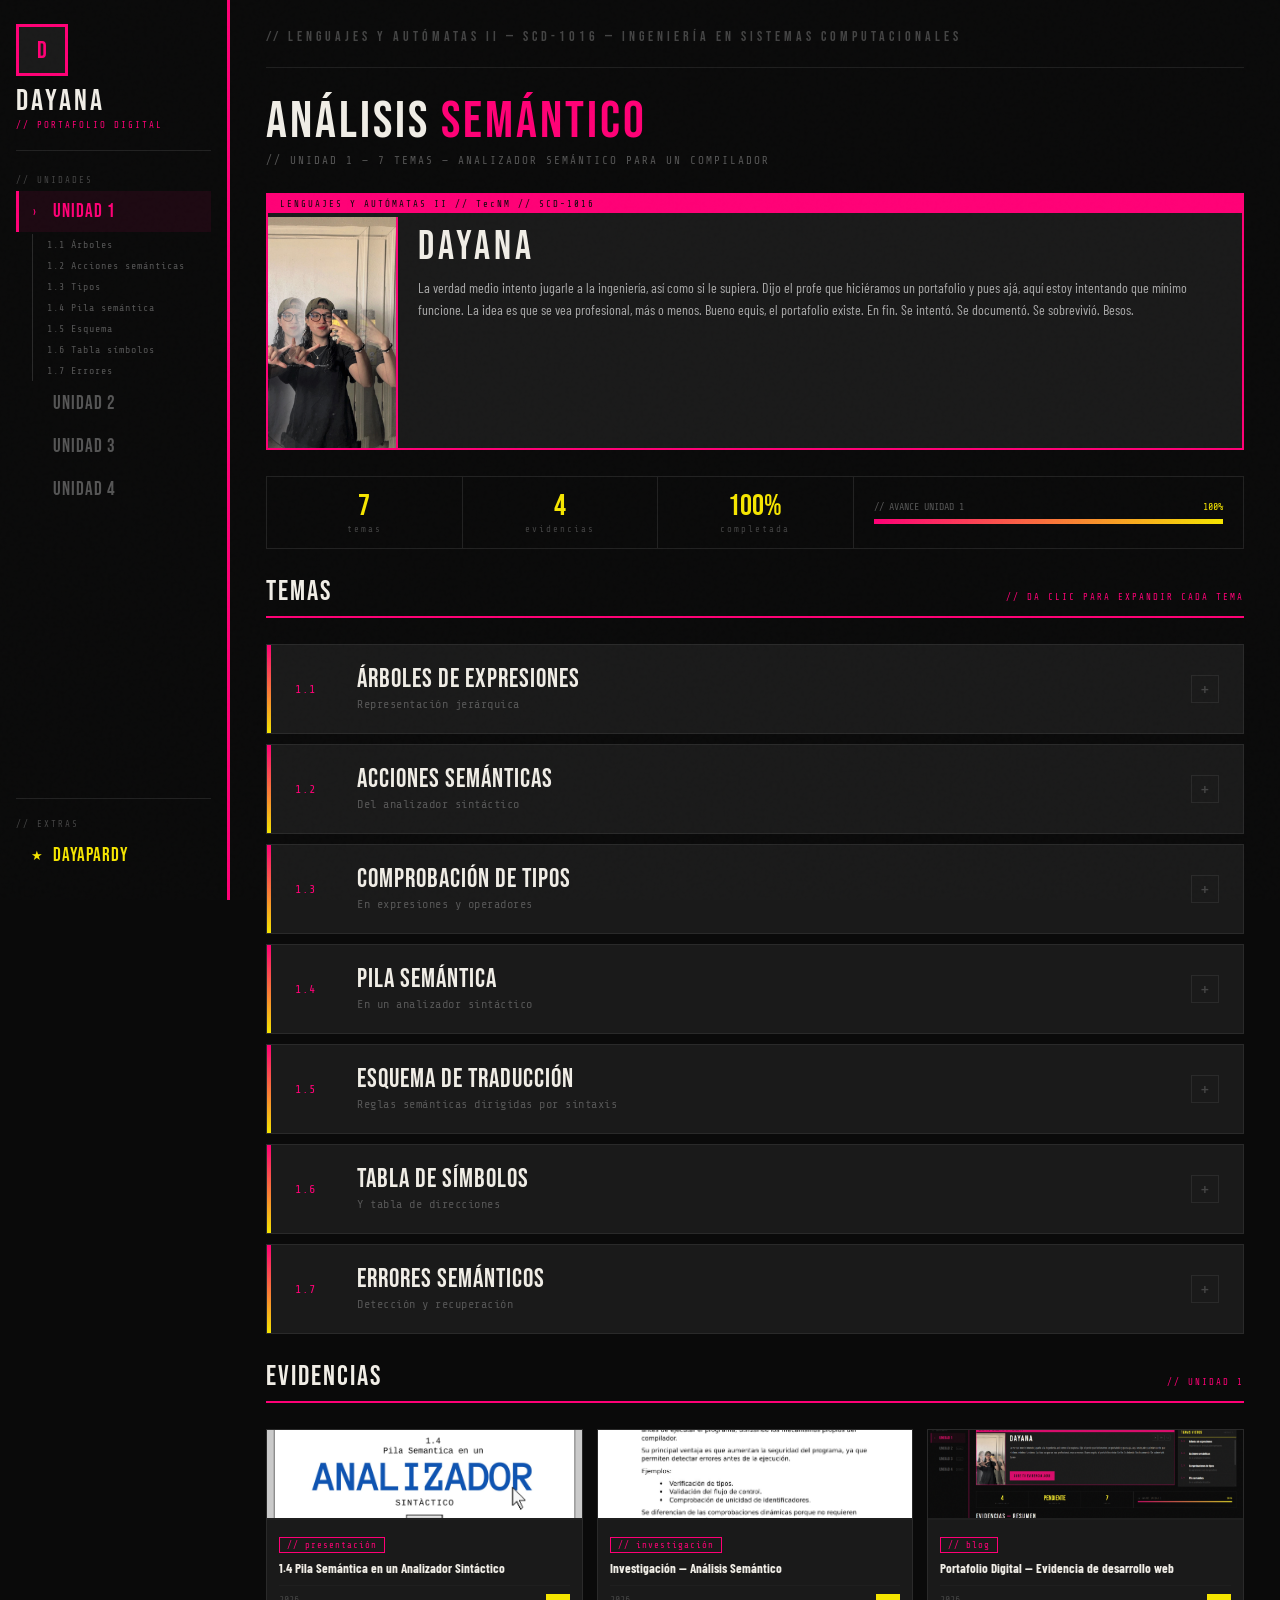
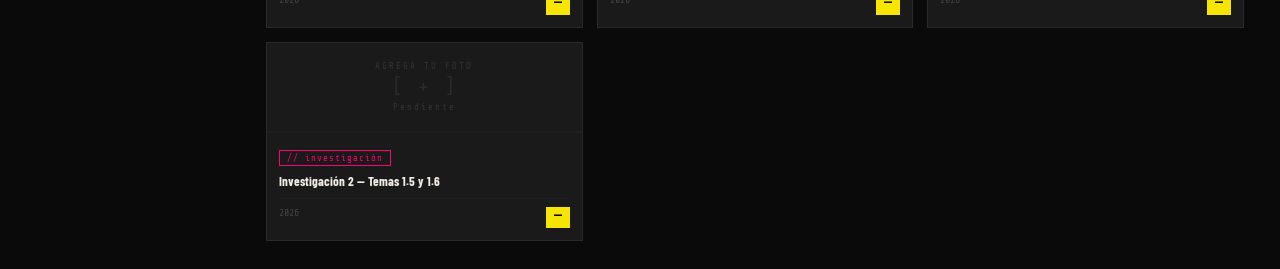
==== commit 3ca80580: "DayaPardy" ====
--- a/index.html
+++ b/index.html
@@ -201,9 +201,24 @@
         <div class="nav-arrow"></div>
         UNIDAD 4
       </button>
+      <div class="nav-sub" id="sub4">
+        <button class="sub-btn" data-goto="u4-t41">4.1 Registros</button>
+        <button class="sub-btn" data-goto="u4-t42">4.2 Ensamblador</button>
+        <button class="sub-btn" data-goto="u4-t43">4.3 Lenguaje máquina</button>
+        <button class="sub-btn" data-goto="u4-t44">4.4 Adm. de memoria</button>
+      </div>
     </nav>
   </div>
+
+  <div style="margin-top:auto;padding-top:20px;border-top:1px solid #222;">
+    <div class="nav-label">// EXTRAS</div>
+    <button class="nav-btn" data-view="dayapardy" style="color:var(--yellow);border-left-color:transparent;">
+      <div class="nav-arrow" style="color:var(--yellow);">★</div>
+      DAYAPARDY
+    </button>
+  </div>
 </aside>
+
 
 <!-- ══ MAIN ══ -->
 <main class="main">
@@ -939,20 +954,328 @@
   </div><!-- /view-u3 -->
 
   <!-- ══════════════════════════════════
-       UNIDAD 4 — PRÓXIMAMENTE
+       UNIDAD 4 — GENERACIÓN DE CÓDIGO OBJETO
   ══════════════════════════════════ -->
   <div class="view" id="view-u4">
-    <div class="soon">
-      <div class="soon-t">UNIDAD 4</div>
-      <p class="soon-s">¿Apoco sí llegaste a la cuarta unidad? Generación de código objeto — registros, ensamblador, lenguaje máquina, administración de memoria. Próximamente.</p>
-      <div class="soon-badge">PRÓXIMAMENTE</div>
-      <div class="dots">
-        <div class="dot-a"></div>
-        <div class="dot-a"></div>
-        <div class="dot-a"></div>
-      </div>
-    </div>
-  </div>
+
+    <div>
+      <div class="hero-title">CÓDIGO <span class="acc-y">OBJETO</span></div>
+      <div class="hero-sub">// UNIDAD 4 — 4 TEMAS — GENERACIÓN DE CÓDIGO OBJETO Y LENGUAJE MÁQUINA</div>
+    </div>
+
+    <div class="stats">
+      <div class="stat"><span class="stat-n">4</span><span class="stat-l">temas</span></div>
+      <div class="stat"><span class="stat-n">0</span><span class="stat-l">evidencias</span></div>
+      <div class="stat"><span class="stat-n">Próximo</span><span class="stat-l">estado</span></div>
+      <div class="stat">
+        <div class="prog-row"><span>// AVANCE UNIDAD 4</span><span>0%</span></div>
+        <div class="prog-bar"><div class="prog-fill" style="width:0%"></div></div>
+      </div>
+    </div>
+
+    <div>
+      <div class="sec-head">TEMAS <span class="sec-tag">// DA CLIC PARA EXPANDIR</span></div>
+    </div>
+
+    <div class="topic-grid">
+
+      <!-- 4.1 Registros -->
+      <div class="topic-card" id="u4-t41">
+        <div class="tc-head">
+          <span class="tc-num">4.1</span>
+          <div>
+            <div class="tc-title">Registros</div>
+            <div class="tc-sub">Asignación y uso de registros del procesador</div>
+          </div>
+          <span class="tc-toggle">+</span>
+        </div>
+        <div class="tc-body">
+          <div class="tc-content">
+            <p>Los <strong>registros</strong> son la unidad de almacenamiento más rápida del procesador. La asignación eficiente de registros es uno de los problemas más críticos en la generación de código objeto, ya que minimizar los accesos a memoria mejora dramáticamente el rendimiento.</p>
+            <h4>¿Por qué importan los registros?</h4>
+            <ul>
+              <li>Son 10–100× más rápidos que acceder a memoria RAM</li>
+              <li>El número de registros es limitado (8–32 en arquitecturas comunes)</li>
+              <li>Si no alcanza un registro → se hace un <strong>spill</strong> (guardar en memoria)</li>
+              <li>Cada spill añade instrucciones LOAD/STORE innecesarias</li>
+            </ul>
+            <h4>Registros en arquitectura x86/x86-64</h4>
+            <div class="code-ex">; Registros de propósito general (64-bit):
+RAX  — acumulador, retorno de funciones
+RBX  — base, preservado entre llamadas
+RCX  — contador (ciclos, operaciones de cadena)
+RDX  — datos, multiplicación/división
+RSI  — índice fuente (source index)
+RDI  — índice destino (destination index)
+RSP  — puntero de pila (stack pointer)
+RBP  — puntero base del marco (frame pointer)
+R8–R15 — registros adicionales (solo 64-bit)</div>
+            <h4>Estrategias de asignación de registros</h4>
+            <ul>
+              <li><strong>Asignación global:</strong> análisis de todo el flujo del programa (costosa pero óptima)</li>
+              <li><strong>Asignación local:</strong> solo dentro de un bloque básico (rápida, menos óptima)</li>
+              <li><strong>Coloración de grafos:</strong> modela conflictos entre variables como un grafo y lo colorea con k colores (k = número de registros)</li>
+              <li><strong>Heurística LRFU:</strong> descarta el registro usado menos recientemente</li>
+            </ul>
+            <h4>Ejemplo — coloración de grafos</h4>
+            <div class="code-ex">Variables vivas al mismo tiempo → no pueden compartir registro
+
+  a ─── b          Si hay 2 registros (R1, R2):
+  │     │          a → R1
+  └─ c ─┘          b → R2
+                   c → R1 (a ya terminó) ✓</div>
+            <div class="tag-row">
+              <span class="tag m">x86</span>
+              <span class="tag m">RAX/RBX</span>
+              <span class="tag y">spill</span>
+              <span class="tag c">coloración de grafos</span>
+              <span class="tag">variables vivas</span>
+            </div>
+          </div>
+        </div>
+      </div>
+
+      <!-- 4.2 Lenguaje Ensamblador -->
+      <div class="topic-card" id="u4-t42">
+        <div class="tc-head">
+          <span class="tc-num">4.2</span>
+          <div>
+            <div class="tc-title">Lenguaje Ensamblador</div>
+            <div class="tc-sub">Instrucciones, modos de direccionamiento, traducción</div>
+          </div>
+          <span class="tc-toggle">+</span>
+        </div>
+        <div class="tc-body">
+          <div class="tc-content">
+            <p>El <strong>lenguaje ensamblador</strong> (Assembly) es una representación simbólica del lenguaje máquina. Cada instrucción en ensamblador corresponde directamente a una instrucción de la CPU. El compilador genera ensamblador como paso previo al código binario final.</p>
+            <h4>Estructura de una instrucción</h4>
+            <div class="code-ex">[etiqueta:]  mnemónico  [operando1, operando2]  [; comentario]
+
+Ejemplo:
+inicio:  MOV  EAX, 5      ; EAX = 5
+         ADD  EAX, EBX    ; EAX = EAX + EBX
+         JMP  inicio      ; salta a etiqueta</div>
+            <h4>Modos de direccionamiento</h4>
+            <ul>
+              <li><strong>Inmediato:</strong> el operando es un valor constante — <code>MOV EAX, 10</code></li>
+              <li><strong>Registro:</strong> el operando está en un registro — <code>MOV EAX, EBX</code></li>
+              <li><strong>Directo:</strong> el operando es una dirección de memoria — <code>MOV EAX, [0x1000]</code></li>
+              <li><strong>Indirecto por registro:</strong> la dirección está en un registro — <code>MOV EAX, [EBX]</code></li>
+              <li><strong>Indexado:</strong> base + desplazamiento — <code>MOV EAX, [EBX+4]</code></li>
+            </ul>
+            <h4>Traducción de código intermedio a ensamblador</h4>
+            <div class="code-ex">; Código intermedio:      ; Ensamblador x86:
+t1 = b * c           →   MOV  EAX, [b]
+                          MUL  [c]          ; EAX = b * c
+                          MOV  [t1], EAX
+
+t2 = a + t1          →   MOV  EBX, [a]
+                          ADD  EBX, [t1]    ; EBX = a + t1
+                          MOV  [t2], EBX
+
+x = t2               →   MOV  EAX, [t2]
+                          MOV  [x], EAX</div>
+            <h4>Instrucciones comunes x86</h4>
+            <ul>
+              <li><strong>MOV:</strong> mover/copiar datos entre registros o memoria</li>
+              <li><strong>ADD / SUB / MUL / DIV:</strong> operaciones aritméticas</li>
+              <li><strong>CMP:</strong> comparar dos valores (afecta flags)</li>
+              <li><strong>JMP / JE / JNE / JL / JG:</strong> saltos condicionales e incondicionales</li>
+              <li><strong>PUSH / POP:</strong> operaciones en la pila</li>
+              <li><strong>CALL / RET:</strong> llamada y retorno de subrutinas</li>
+            </ul>
+            <div class="tag-row">
+              <span class="tag m">MOV</span>
+              <span class="tag m">JMP</span>
+              <span class="tag y">CALL/RET</span>
+              <span class="tag c">mnemónicos</span>
+              <span class="tag">direccionamiento</span>
+            </div>
+          </div>
+        </div>
+      </div>
+
+      <!-- 4.3 Lenguaje Máquina -->
+      <div class="topic-card" id="u4-t43">
+        <div class="tc-head">
+          <span class="tc-num">4.3</span>
+          <div>
+            <div class="tc-title">Lenguaje Máquina</div>
+            <div class="tc-sub">Formato binario, codificación de instrucciones</div>
+          </div>
+          <span class="tc-toggle">+</span>
+        </div>
+        <div class="tc-body">
+          <div class="tc-content">
+            <p>El <strong>lenguaje máquina</strong> es la representación binaria final que ejecuta directamente el hardware. Es el último paso del proceso de compilación. El ensamblador traduce los mnemónicos a este formato binario mediante un proceso llamado <em>ensamblado</em>.</p>
+            <h4>Formato de instrucción</h4>
+            <ul>
+              <li><strong>Opcode (código de operación):</strong> identifica qué instrucción es (ADD, MOV, JMP…)</li>
+              <li><strong>Operandos:</strong> registros, direcciones o valores inmediatos</li>
+              <li><strong>Modo de direccionamiento:</strong> indica cómo interpretar los operandos</li>
+              <li>En x86 las instrucciones tienen longitud variable (1 a 15 bytes)</li>
+            </ul>
+            <h4>Ejemplo — codificación binaria</h4>
+            <div class="code-ex">Ensamblador:       MOV  EAX, 5
+
+Hexadecimal:       B8 05 00 00 00
+
+Binario:
+B8       = 1011 1000  → opcode MOV EAX, imm32
+05000000 = 00000000 00000000 00000000 00000101 → valor 5
+
+; Otro ejemplo:
+ADD  EAX, EBX   → 01 D8
+CMP  EAX, 0     → 83 F8 00
+JE   etiqueta   → 74 XX  (XX = desplazamiento relativo)</div>
+            <h4>Proceso completo: fuente → máquina</h4>
+            <div class="code-ex">Código fuente (C/Pascal):
+  x = a + b * c
+
+       ↓ Análisis léxico, sintáctico, semántico
+
+Código intermedio (cuádruplos):
+  t1 = b * c
+  x  = a + t1
+
+       ↓ Generación de código objeto
+
+Ensamblador:
+  MOV EAX, [b]
+  MUL [c]
+  ADD EAX, [a]
+  MOV [x], EAX
+
+       ↓ Ensamblado
+
+Lenguaje máquina (hex):
+  8B 05 .. .. .. ..
+  F7 25 .. .. .. ..
+  03 05 .. .. .. ..</div>
+            <h4>Tipos de código objeto</h4>
+            <ul>
+              <li><strong>Código reubicable:</strong> direcciones relativas, el linker las ajusta</li>
+              <li><strong>Código absoluto:</strong> direcciones fijas, listo para ejecutar</li>
+              <li><strong>Código compartido (shared libs):</strong> reutilizable por varios programas</li>
+            </ul>
+            <div class="tag-row">
+              <span class="tag m">opcode</span>
+              <span class="tag m">binario</span>
+              <span class="tag y">hex</span>
+              <span class="tag c">linker</span>
+              <span class="tag">reubicable</span>
+            </div>
+          </div>
+        </div>
+      </div>
+
+      <!-- 4.4 Administración de Memoria -->
+      <div class="topic-card" id="u4-t44">
+        <div class="tc-head">
+          <span class="tc-num">4.4</span>
+          <div>
+            <div class="tc-title">Administración de Memoria</div>
+            <div class="tc-sub">Pila, heap, segmentos, marcos de activación</div>
+          </div>
+          <span class="tc-toggle">+</span>
+        </div>
+        <div class="tc-body">
+          <div class="tc-content">
+            <p>La <strong>administración de memoria</strong> define cómo el compilador organiza el uso de la memoria en tiempo de ejecución. Es crítico para el correcto funcionamiento de variables locales, parámetros, valores de retorno y objetos dinámicos.</p>
+            <h4>Segmentos de memoria de un programa</h4>
+            <div class="code-ex">┌─────────────────────┐  ← dirección alta
+│   STACK (pila)      │  variables locales, retornos
+│         ↓           │  crece hacia abajo
+├─────────────────────┤
+│                     │  espacio libre
+├─────────────────────┤
+│   HEAP (montículo)  │  memoria dinámica (malloc/new)
+│         ↑           │  crece hacia arriba
+├─────────────────────┤
+│   BSS               │  variables globales no inicializadas
+├─────────────────────┤
+│   DATA              │  variables globales inicializadas
+├─────────────────────┤
+│   TEXT (código)     │  instrucciones del programa
+└─────────────────────┘  ← dirección baja (0x0000...)</div>
+            <h4>Marco de activación (Activation Record / Stack Frame)</h4>
+            <p>Cada llamada a función crea un <strong>marco de activación</strong> en la pila. Contiene toda la información necesaria para ejecutar y retornar de la función.</p>
+            <div class="code-ex">┌──────────────────────────┐
+│ Parámetros de entrada    │ ← pasados por el llamador
+├──────────────────────────┤
+│ Dirección de retorno     │ ← a dónde volver al terminar
+├──────────────────────────┤
+│ RBP anterior (saved EBP) │ ← enlace dinámico
+├──────────────────────────┤
+│ Variables locales        │ ← espacio para vars de la función
+├──────────────────────────┤
+│ Temporales               │ ← resultados intermedios
+└──────────────────────────┘ ← RSP (tope de pila actual)</div>
+            <h4>Estrategias de asignación</h4>
+            <ul>
+              <li><strong>Estática:</strong> tamaño fijo en compilación — variables globales, constantes</li>
+              <li><strong>Dinámica en pila:</strong> al llamar funciones — variables locales, parámetros</li>
+              <li><strong>Dinámica en heap:</strong> malloc/new en tiempo de ejecución — objetos, arreglos dinámicos</li>
+            </ul>
+            <h4>Convenciones de llamada (Calling Conventions)</h4>
+            <ul>
+              <li><strong>cdecl:</strong> argumentos en pila de derecha a izquierda, caller limpia</li>
+              <li><strong>stdcall:</strong> igual pero callee limpia la pila (WinAPI)</li>
+              <li><strong>fastcall:</strong> primeros argumentos en registros (ECX, EDX)</li>
+              <li><strong>System V AMD64 ABI:</strong> Linux x86-64 — primeros 6 args en RDI, RSI, RDX, RCX, R8, R9</li>
+            </ul>
+            <div class="tag-row">
+              <span class="tag m">stack frame</span>
+              <span class="tag m">heap</span>
+              <span class="tag y">malloc</span>
+              <span class="tag c">cdecl</span>
+              <span class="tag c">ABI</span>
+              <span class="tag">RSP/RBP</span>
+            </div>
+          </div>
+        </div>
+      </div>
+
+    </div><!-- /topic-grid u4 -->
+  </div><!-- /view-u4 -->
+
+  <!-- ══════════════════════════════════
+       DAYAPARDY
+  ══════════════════════════════════ -->
+  <div class="view" id="view-dayapardy">
+
+    <div>
+      <div class="hero-title">DAYA<span class="acc-y">PARDY</span></div>
+      <div class="hero-sub">// JUEGO INTERACTIVO — LENGUAJES Y AUTÓMATAS II — PONLE A VER CUÁNTO SABES</div>
+    </div>
+
+    <div style="display:flex;gap:16px;flex-wrap:wrap;">
+      <div style="background:var(--gray);border:1px solid #2a2a2a;border-left:4px solid var(--yellow);padding:16px 20px;flex:1;min-width:200px;">
+        <div style="font-family:var(--fm);font-size:9px;color:var(--yellow);letter-spacing:2px;margin-bottom:4px;">// CATEGORÍAS</div>
+        <div style="font-family:var(--font-d);font-size:22px;letter-spacing:1px;">5 TEMAS DEL TEMARIO</div>
+      </div>
+      <div style="background:var(--gray);border:1px solid #2a2a2a;border-left:4px solid var(--magenta);padding:16px 20px;flex:1;min-width:200px;">
+        <div style="font-family:var(--fm);font-size:9px;color:var(--magenta);letter-spacing:2px;margin-bottom:4px;">// PREGUNTAS</div>
+        <div style="font-family:var(--font-d);font-size:22px;letter-spacing:1px;">25 REACTIVOS</div>
+      </div>
+      <div style="background:var(--gray);border:1px solid #2a2a2a;border-left:4px solid var(--cyan);padding:16px 20px;flex:1;min-width:200px;">
+        <div style="font-family:var(--fm);font-size:9px;color:var(--cyan);letter-spacing:2px;margin-bottom:4px;">// MECÁNICA</div>
+        <div style="font-family:var(--font-d);font-size:22px;letter-spacing:1px;">3 VIDAS + RACHA</div>
+      </div>
+    </div>
+
+    <div style="border:2px solid var(--yellow);overflow:hidden;position:relative;">
+      <div style="background:var(--yellow);padding:6px 16px;font-family:var(--fm);font-size:9px;color:#000;letter-spacing:2px;">
+        // DAYAPARDY — JEOPARDY INTERACTIVO
+      </div>
+      <iframe
+        src="jeopardy-lya2.html"
+        style="width:100%;height:82vh;border:none;display:block;background:#080808;"
+        title="DayaPardy — Jeopardy de Lenguajes y Autómatas II"
+      ></iframe>
+    </div>
+
+  </div><!-- /view-dayapardy -->
 
 </main>
 </div>
@@ -965,10 +1288,12 @@
   btn.addEventListener('click', () => {
     navBtns.forEach(b => {
       b.classList.remove('active');
-      b.querySelector('.nav-arrow').textContent = '';
+      const arrow = b.querySelector('.nav-arrow');
+      if (arrow && b.dataset.view !== 'dayapardy') arrow.textContent = '';
     });
     btn.classList.add('active');
-    btn.querySelector('.nav-arrow').textContent = '›';
+    const arrow = btn.querySelector('.nav-arrow');
+    if (arrow && btn.dataset.view !== 'dayapardy') arrow.textContent = '›';
 
     document.querySelectorAll('.view').forEach(v => v.classList.remove('active'));
     const target = document.getElementById('view-' + btn.dataset.view);
